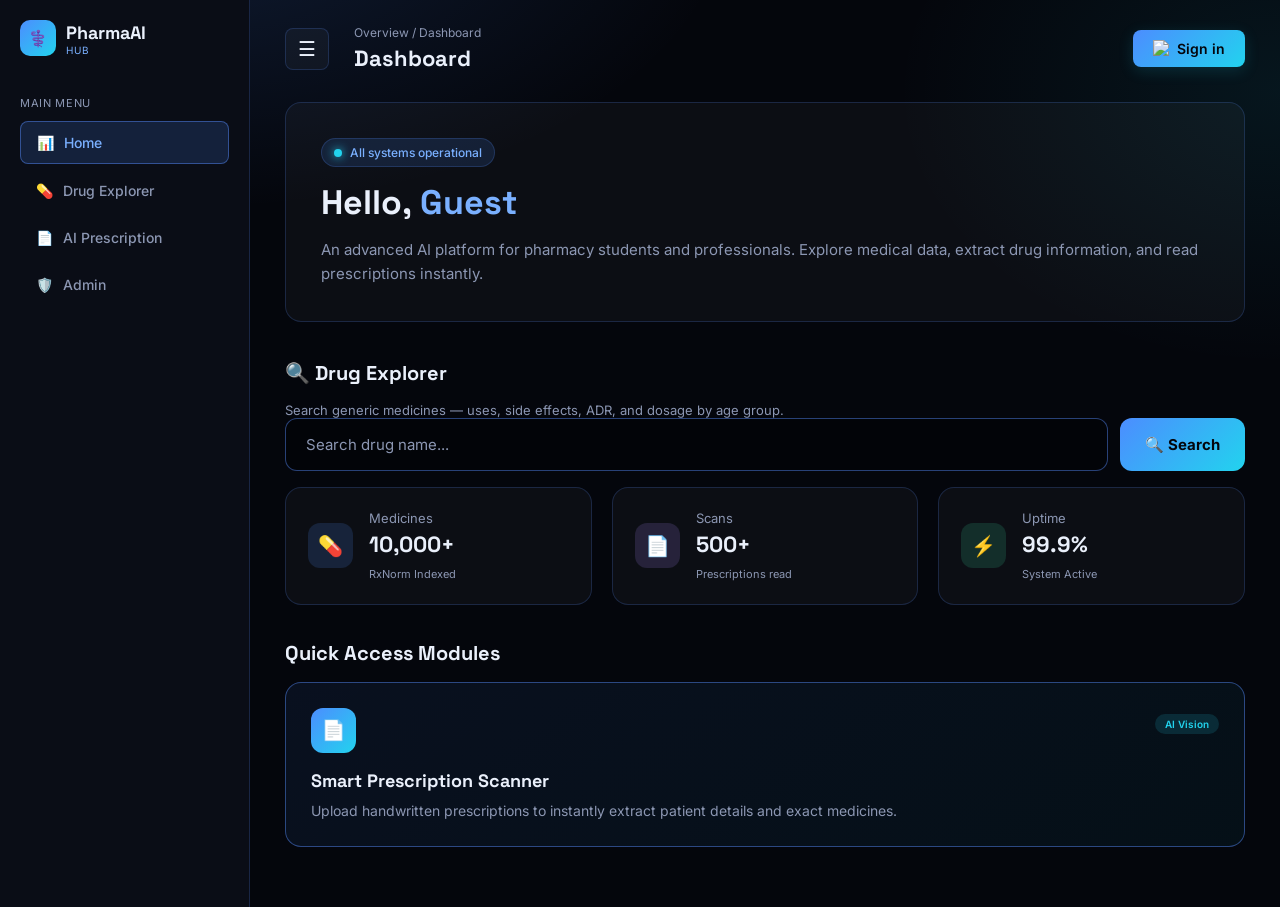
==== index.html @ 4f4c558f "Update index.html" ====
<!DOCTYPE html>
<html lang="en">
<head>
    <meta charset="UTF-8">
    <meta name="viewport" content="width=device-width, initial-scale=1.0">
    <title>PharmaAI Hub - Dashboard</title>
    <!-- Premium Fonts -->
    <link href="https://fonts.googleapis.com/css2?family=Inter:wght@400;500;600&family=Space+Grotesk:wght@500;700&display=swap" rel="stylesheet">
    <script src="pharma-data.js?v=3"></script>
    <script src="https://cdn.jsdelivr.net/npm/@emailjs/browser@4/dist/email.min.js"></script>
    
    <style>
        :root {
          --bg: #04060C;
          --bg-panel: #0A0D16;
          --card: rgba(255,255,255,0.035);
          --card-border: rgba(88,140,255,0.20);
          --card-border-strong: rgba(88,140,255,0.45);
          --blue: #4C8DFF;
          --blue-bright: #7AB0FF;
          --cyan: #22D3EE;
          --ink: #EAF0FB;
          --ink-soft: #8C97B3;
          --red: #FF6B6B;
          --green: #34D399;
          --purple: #A78BFA;
        }

        * { box-sizing: border-box; margin: 0; padding: 0; }
        
        /* Base Layout */
        body { font-family: 'Inter', sans-serif; display: flex; min-height: 100vh; background: radial-gradient(ellipse 900px 500px at 15% -10%, rgba(76,141,255,0.16), transparent 60%), radial-gradient(ellipse 700px 500px at 100% 10%, rgba(34,211,238,0.08), transparent 55%), var(--bg); color: var(--ink); overflow-x: hidden; width: 100%; }
        a { text-decoration: none; color: inherit; }
        button { font-family: inherit; cursor: pointer; border: none; background: none; outline: none; }
        h1, h2, h3 { font-family: 'Space Grotesk', 'Inter', sans-serif; }

        /* ===================== WELCOME LOGIN MODAL ===================== */
        .welcome-overlay { position: fixed; inset: 0; background: rgba(4, 6, 12, 0.85); backdrop-filter: blur(8px); z-index: 20000; display: flex; align-items: center; justify-content: center; opacity: 0; visibility: hidden; transition: opacity 0.5s ease; }

        /* ---- Opening splash screen ---- */
        .splash-screen {
            position: fixed; inset: 0; z-index: 30000;
            background: var(--bg, #04060C);
            display: flex; flex-direction: column; align-items: center; justify-content: center; gap: 14px;
            transition: opacity 0.5s ease, visibility 0.5s ease;
        }
        .splash-screen.hide { opacity: 0; visibility: hidden; pointer-events: none; }
        .splash-icon {
            width: 64px; height: 64px; border-radius: 18px; font-size: 30px;
            display: flex; align-items: center; justify-content: center;
            background: linear-gradient(135deg, var(--blue), var(--cyan));
            animation: splashPulse 1.4s ease-in-out infinite;
        }
        .splash-title {
            font-family: 'Space Grotesk', 'Inter', sans-serif; font-weight: 700; font-size: 18px; color: var(--ink);
            letter-spacing: 0.02em;
        }
        .splash-spinner {
            width: 26px; height: 26px; border-radius: 50%;
            border: 3px solid rgba(76,141,255,0.2); border-top-color: var(--cyan);
            animation: spin 0.8s linear infinite;
        }
        @keyframes splashPulse {
            0%, 100% { transform: scale(1); box-shadow: 0 0 0 0 rgba(76,141,255,0.4); }
            50% { transform: scale(1.08); box-shadow: 0 0 0 12px rgba(76,141,255,0); }
        }
        @keyframes spin { to { transform: rotate(360deg); } }

        /* ---- Dashboard content reveal ---- */
        @keyframes revealUp {
            from { opacity: 0; transform: translateY(14px); }
            to   { opacity: 1; transform: translateY(0); }
        }
        .reveal-item {
            opacity: 0;
            animation: revealUp 0.55s ease forwards;
        }
        .reveal-item.r1 { animation-delay: 0.05s; }
        .reveal-item.r2 { animation-delay: 0.15s; }
        .reveal-item.r3 { animation-delay: 0.25s; }
        .reveal-item.r4 { animation-delay: 0.35s; }
        .module-card { transition: transform 0.2s ease, border-color 0.2s ease; }
        .module-card:hover { transform: translateY(-3px); border-color: var(--card-border-strong); }
        .welcome-overlay.show { opacity: 1; visibility: visible; }
        .welcome-modal { background: var(--bg-panel); border: 1px solid var(--card-border-strong); padding: 40px 30px; border-radius: 20px; width: 90%; max-width: 400px; text-align: center; box-shadow: 0 15px 50px rgba(0,0,0,0.6); transform: translateY(30px) scale(0.95); transition: all 0.5s cubic-bezier(0.4, 0, 0.2, 1); }
        .welcome-overlay.show .welcome-modal { transform: translateY(0) scale(1); }
        
        .welcome-modal .brand-icon { width: 56px; height: 56px; font-size: 28px; margin: 0 auto 20px; box-shadow: 0 8px 20px rgba(34,211,238,0.2); border-radius: 14px; background: linear-gradient(135deg, var(--blue), var(--cyan)); display: flex; align-items: center; justify-content: center; }
        .welcome-modal h2 { margin-bottom: 12px; font-size: 24px; color: var(--ink); }
        .welcome-modal p { color: var(--ink-soft); font-size: 14px; margin-bottom: 30px; line-height: 1.6; }
        .welcome-modal .login-btn { width: 100%; justify-content: center; padding: 14px; margin-bottom: 15px; font-size: 15px; background: linear-gradient(135deg, var(--blue), var(--cyan)); color: #04060C; border-radius: 8px; font-weight: 600; display: flex; align-items: center; gap: 8px; }
        .skip-btn { color: var(--ink-soft); font-size: 13px; text-decoration: underline; transition: color 0.2s; }
        .skip-btn:hover { color: var(--ink); }

        /* ===================== SIDEBAR ===================== */
        .sidebar { width: 250px; flex-shrink: 0; display: flex; flex-direction: column; padding: 20px; background: var(--bg-panel); border-right: 1px solid var(--card-border); z-index: 10000; transition: all 0.3s cubic-bezier(0.4, 0, 0.2, 1); overflow: hidden; }
        
        /* Desktop Collapse State */
        @media (min-width: 901px) {
            .sidebar.collapsed { width: 0; padding-left: 0; padding-right: 0; border: none; opacity: 0; }
        }
        
        .brand { display: flex; align-items: center; gap: 10px; margin-bottom: 30px; min-width: 200px;}
        .brand h2 { color: var(--ink); font-size: 18px; margin: 0; }
        .brand span { color: var(--blue-bright); font-size: 10px; letter-spacing: 0.08em; display: block; }
        .brand-icon { width: 36px; height: 36px; display: flex; align-items: center; justify-content: center; background: linear-gradient(135deg, var(--blue), var(--cyan)); color: #04060C; border-radius: 10px; font-weight: 700; flex-shrink: 0;}
        
        .navigation { flex: 1; display: flex; flex-direction: column; gap: 6px; min-width: 200px; }
        .nav-label { font-size: 11px; margin: 10px 0 5px; color: var(--ink-soft); letter-spacing: 0.06em; }
        .nav-item { display: flex; align-items: center; gap: 10px; padding: 12px 15px; border-radius: 8px; color: var(--ink-soft); font-size: 14px; transition: 0.2s; white-space: nowrap; font-weight: 500;}
        .nav-icon { width: 18px; text-align: center; }
        .nav-item:hover { background: rgba(76,141,255,0.10); color: var(--ink); }
        .nav-item.active { background: rgba(76,141,255,0.16); color: var(--blue-bright); border: 1px solid var(--card-border-strong); }

        /* Mobile Overlay */
        .sidebar-overlay { display: none; position: fixed; inset: 0; background: rgba(0,0,0,0.7); z-index: 9999; opacity: 0; transition: opacity 0.3s; }
        .sidebar-overlay.show { display: block; opacity: 1; }

        /* ===================== MAIN CONTENT ===================== */
        .main-content { flex: 1; padding: 25px 35px; overflow-y: auto; width: 100%; min-width: 0; transition: width 0.3s; display: flex; flex-direction: column;}
        
        /* Topbar & Header */
        .topbar { display: flex; align-items: center; margin-bottom: 30px; gap: 15px; width: 100%; }
        .breadcrumb { font-size: 12px; margin-bottom: 4px; color: var(--ink-soft); }
        .topbar h1 { color: var(--ink); font-size: 22px; margin: 0; }
        .top-actions { display: flex; align-items: center; gap: 16px; margin-left: auto; }
        
        .menu-toggle { display: flex; color: var(--ink); font-size: 20px; background: var(--card); border: 1px solid var(--card-border); padding: 8px 12px; border-radius: 8px; align-items: center; justify-content: center; transition: 0.2s; }
        .menu-toggle:hover { background: rgba(76,141,255,0.15); border-color: var(--card-border-strong); }
        
        /* User Auth UI */
        .profile { display: flex; align-items: center; gap: 10px; background: var(--card); border: 1px solid var(--card-border); padding: 5px 15px 5px 5px; border-radius: 30px; cursor: pointer; transition: 0.2s; }
        .profile:hover { border-color: var(--card-border-strong); background: rgba(76,141,255,0.1); }
        .profile-info { display: flex; flex-direction: column; line-height: 1.2; }
        .profile-info strong { color: var(--ink); font-size: 13px; }
        .profile-info span { font-size: 11px; color: var(--ink-soft); }
        .profile-avatar { width: 36px; height: 36px; border-radius: 50%; display: flex; align-items: center; justify-content: center; flex-shrink: 0; background: linear-gradient(135deg, var(--blue), var(--cyan)); color: #04060C; font-weight: 700; font-size: 13px; }
        
        .login-btn { background: linear-gradient(135deg, var(--blue), var(--cyan)); color: #04060C; padding: 10px 20px; border-radius: 8px; font-weight: 600; font-size: 14px; display: flex; align-items: center; gap: 8px; transition: 0.2s; cursor: pointer; box-shadow: 0 4px 15px rgba(34,211,238,0.15); white-space: nowrap; }
        .login-btn:hover { transform: translateY(-2px); box-shadow: 0 6px 20px rgba(34,211,238,0.3); }

        /* ===================== HERO SECTION ===================== */
        .hero { display: flex; align-items: center; justify-content: space-between; gap: 32px; padding: 35px; border-radius: 16px; margin-bottom: 30px; background: var(--card); border: 1px solid var(--card-border); }
        .status { display: inline-flex; align-items: center; gap: 8px; font-size: 12px; padding: 6px 12px; border-radius: 20px; margin-bottom: 16px; background: rgba(76,141,255,0.14); color: var(--blue-bright); border: 1px solid var(--card-border); font-weight: 500;}
        .status-dot { width: 8px; height: 8px; border-radius: 50%; display: inline-block; background: var(--cyan); box-shadow: 0 0 10px var(--cyan); }
        .hero-content h2 { font-size: 34px; line-height: 1.2; margin-bottom: 14px; color: var(--ink); margin-top: 0; }
        .hero-content h2 span { color: var(--blue-bright); }
        .hero-content p { font-size: 15px; margin-bottom: 0; color: var(--ink-soft); line-height: 1.6;}

        /* ===================== DASHBOARD SEARCH & HISTORY ===================== */
        .dashboard-search { display: flex; gap: 12px; margin-bottom: 16px; }
        .dashboard-search input { flex: 1; padding: 16px 20px; border-radius: 12px; border: 1px solid var(--card-border-strong); background: rgba(0,0,0,0.3); color: white; font-size: 15px; outline: none; font-family: inherit; transition: 0.3s; }
        .dashboard-search input:focus { border-color: var(--cyan); box-shadow: 0 0 12px rgba(34,211,238,0.2); background: rgba(0,0,0,0.5);}
        .dashboard-search input::placeholder { color: var(--ink-soft); }
        .dashboard-search button { background: linear-gradient(135deg, var(--blue), var(--cyan)); color: #04060C; padding: 0 25px; border-radius: 12px; font-weight: 700; font-size: 15px; transition: 0.2s; display: flex; align-items: center; gap: 8px; }
        .dashboard-search button:hover { transform: translateY(-2px); box-shadow: 0 6px 20px rgba(34,211,238,0.3); }

        /* ---- Inline drug search result (same design as PharmaRAG) ---- */
        .result-container { display: none; background: var(--card); border: 1px solid var(--card-border); padding: 22px; border-radius: 16px; margin-bottom: 24px; font-size: 15px; color: var(--ink); opacity: 0; animation: fadeInUp 0.5s ease forwards; }
        .result-title { color: var(--ink); font-size: 19px; font-family: 'Space Grotesk', sans-serif; margin: 0 0 16px; }
        .result-title .tag { font-size: 12px; color: var(--ink-soft); font-weight: 400; }
        .result-section { background: rgba(255,255,255,0.03); border: 1px solid var(--card-border); border-left: 4px solid var(--blue); border-radius: 10px; padding: 16px 18px; margin-bottom: 14px; line-height: 1.7; }
        .result-section h3 { margin: 0 0 10px; font-size: 15.5px; color: var(--ink); }
        .result-section p, .result-section ul { margin: 0; color: var(--ink); }
        .result-section ul { margin-left: 18px; }
        .result-section li { margin-bottom: 8px; }
        .result-section li:last-child { margin-bottom: 0; }
        .result-section .src-note { display: block; margin-top: 8px; font-size: 11px; color: var(--ink-soft); }
        .sec-blue { border-left-color: var(--blue); }
        .sec-orange { border-left-color: #FBBF24; }
        .sec-red { border-left-color: var(--red); }
        .sec-green { border-left-color: var(--green); }
        .sec-purple { border-left-color: #A78BFA; }
        .sec-cyan { border-left-color: var(--cyan); }
        .result-recall { background: rgba(255,107,107,0.12); border: 1px solid rgba(255,107,107,0.35); padding: 12px 16px; border-radius: 10px; margin-bottom: 14px; }

        #dashLoader.loader { display: none; background: var(--card); border: 1px solid var(--card-border); border-radius: 16px; padding: 22px; margin-bottom: 24px; }
        #dashLoader .skeleton-line { height: 18px; border-radius: 6px; margin-bottom: 12px; background: linear-gradient(90deg, rgba(255,255,255,0.05) 25%, rgba(255,255,255,0.15) 37%, rgba(255,255,255,0.05) 63%); background-size: 400px 100%; animation: shimmerMove 1.4s ease-in-out infinite; }
        #dashLoader .skeleton-line.title { width: 40%; height: 22px; }
        @keyframes shimmerMove { 0% { background-position: -300px 0; } 100% { background-position: 300px 0; } }

        .history-tag { background: var(--card); border: 1px solid var(--card-border); padding: 8px 16px; border-radius: 20px; font-size: 12px; color: var(--ink-soft); cursor: pointer; transition: 0.2s; display: flex; align-items: center; gap: 6px; }
        .history-tag:hover { background: rgba(76,141,255,0.1); border-color: var(--card-border-strong); color: var(--blue-bright); transform: translateY(-1px);}

        /* ===================== STATS (3 Columns) ===================== */
        .stats-grid { display: grid; grid-template-columns: repeat(3, 1fr); gap: 20px; margin-bottom: 35px; }
        .stat-card { display: flex; align-items: center; gap: 16px; padding: 22px; border-radius: 16px; background: var(--card); border: 1px solid var(--card-border); transition: 0.2s; }
        .stat-card:hover { transform: translateY(-3px); border-color: var(--card-border-strong); box-shadow: 0 8px 24px rgba(0,0,0,0.2);}
        .stat-icon { width: 45px; height: 45px; border-radius: 12px; display: flex; align-items: center; justify-content: center; flex-shrink: 0; font-size: 20px; }
        .stat-card span { display: block; font-size: 13px; color: var(--ink-soft); }
        .stat-card strong { display: block; font-size: 22px; margin: 4px 0; color: var(--ink); font-family: 'Space Grotesk', sans-serif;}
        .stat-card small { font-size: 11px; color: var(--ink-soft); }
        
        .stat-icon.blue { background: rgba(76,141,255,0.16); color: var(--blue-bright); }
        .stat-icon.purple { background: rgba(167,139,250,0.16); color: var(--purple); }
        .stat-icon.green { background: rgba(52,211,153,0.16); color: var(--green); }

        /* ===================== MODULES ===================== */
        .section-heading h2 { font-size: 20px; margin-bottom: 16px; color: var(--ink); margin-top: 0; }
        .modules-grid { display: grid; grid-template-columns: repeat(auto-fit, minmax(300px, 1fr)); gap: 20px; margin-bottom: 35px; }
        .module-card { display: flex; flex-direction: column; padding: 25px; border-radius: 16px; background: var(--card); border: 1px solid var(--card-border); transition: 0.2s ease; cursor: pointer; }
        .module-card:hover { border-color: var(--card-border-strong); transform: translateY(-4px); box-shadow: 0 10px 30px rgba(0,0,0,0.3);}
        .module-header { display: flex; align-items: center; justify-content: space-between; margin-bottom: 16px; }
        .module-icon { width: 45px; height: 45px; border-radius: 12px; display: flex; align-items: center; justify-content: center; font-size: 20px; }
        .module-tag { display: inline-block; font-size: 10px; padding: 4px 10px; border-radius: 20px; margin-bottom: 12px; font-weight: 600; }
        .module-content h3 { font-size: 18px; margin-bottom: 8px; color: var(--ink); margin-top: 0; }
        .module-content p { font-size: 14px; color: var(--ink-soft); margin: 0; line-height: 1.5;}
        
        .module-icon.blue-bg { background: rgba(76,141,255,0.16); color: var(--blue-bright); }
        .module-tag.blue-tag { background: rgba(76,141,255,0.14); color: var(--blue-bright); }
        .module-icon.ai-bg { background: linear-gradient(135deg, var(--blue), var(--cyan)); color: #04060C; }
        .module-tag.ai-tag { background: rgba(34,211,238,0.14); color: var(--cyan); }
        .module-card.ai-card { border: 1px solid var(--card-border-strong); background: linear-gradient(145deg, rgba(76,141,255,0.08), rgba(34,211,238,0.05)); }

        /* ===================== MOBILE RESPONSIVENESS FIX ===================== */
        @media (max-width: 900px) {
            /* Sidebar is hidden perfectly off-screen */
            .sidebar { position: fixed; left: -280px; top: 0; bottom: 0; height: 100vh; width: 260px; box-shadow: 10px 0 30px rgba(0,0,0,0.7); z-index: 10001;}
            .sidebar.open { left: 0; }
            
            /* Main content takes full width, no overflow */
            .main-content { padding: 15px; width: 100vw; overflow-x: hidden;}
            .topbar { flex-wrap: wrap; gap: 10px; margin-bottom: 20px;}
            .breadcrumb { display: none; } 
            .profile-info { display: none; } 
            
            .dashboard-search { flex-direction: column; }
            .dashboard-search button { padding: 16px; justify-content: center; }

            .hero { flex-direction: column; text-align: center; padding: 25px 20px; }
            .hero-content h2 { font-size: 26px; }
            
            .stats-grid { grid-template-columns: 1fr; gap: 15px; } 
            .modules-grid { grid-template-columns: 1fr; }
        }
    </style>
</head>
<body>

    <!-- 0. OPENING SPLASH ANIMATION -->
    <div class="splash-screen" id="splashScreen">
        <div class="splash-icon">⚕️</div>
        <div class="splash-title">PharmaAI Hub</div>
        <div class="splash-spinner"></div>
    </div>

    <!-- 1. ANIMATED WELCOME LOGIN MODAL -->
    <div class="welcome-overlay" id="welcomeModalOverlay">
        <div class="welcome-modal">
            <div class="brand-icon">⚕️</div>
            <h2>Welcome to PharmaAI</h2>
            <p>Sign in with Google to access PharmaAI Hub — drug search, AI modules, and prescription scanning.</p>

            <button id="modalGoogleLoginBtn" class="login-btn">
                <img src="https://www.google.com/favicon.ico" width="18" alt="G"> Sign in with Google
            </button>
            <p style="font-size:11.5px; color:var(--ink-soft); margin-top:14px;">Login is required to use PharmaAI Hub — this helps us keep the AI modules free.</p>
        </div>
    </div>

    <!-- 2. SIDEBAR STRUCTURE -->
    <div class="sidebar-overlay" id="sidebarOverlay"></div>

    <aside class="sidebar" id="sidebar">
        <div class="brand">
            <div class="brand-icon">⚕️</div>
            <div>
                <h2>PharmaAI</h2>
                <span>HUB</span>
            </div>
        </div>
        <nav class="navigation">
            <div class="nav-label">MAIN MENU</div>
            <a href="#" class="nav-item active"><span class="nav-icon">📊</span> Home</a>
            <a href="pharmarag.html" class="nav-item"><span class="nav-icon">💊</span> Drug Explorer</a>
            <a href="chat.html" class="nav-item"><span class="nav-icon">📄</span> AI Prescription</a>
            <a href="admin.html" class="nav-item"><span class="nav-icon">🛡️</span> Admin</a>
        </nav>
    </aside>

    <!-- 3. MAIN WORKSPACE -->
    <main class="main-content">
        
        <!-- Header -->
        <header class="topbar">
            <!-- Universal Menu Toggle -->
            <button class="menu-toggle" id="menuBtn">☰</button>
            
            <div style="margin-left: 10px;">
                <div class="breadcrumb">Overview / Dashboard</div>
                <h1>Dashboard</h1>
            </div>
            
            <div class="top-actions">
                <button id="googleLoginBtn" class="login-btn">
                    <img src="https://www.google.com/favicon.ico" width="16" alt="G"> Sign in
                </button>
                
                <div id="userProfile" class="profile" style="display: none;" title="Click to Logout">
                    <img id="userProfilePic" src="" alt="User" class="profile-avatar">
                    <div class="profile-info">
                        <strong id="userNameDisplay">Name</strong>
                        <span>Authenticated</span>
                    </div>
                </div>
            </div>
        </header>

        <!-- Hero Greeting -->
        <section class="hero reveal-item r1">
            <div class="hero-content">
                <div class="status"><span class="status-dot"></span> All systems operational</div>
                <!-- Dynamic Greeting -->
                <h2 id="welcomeGreeting">Hello, <span>Guest</span></h2>
                <p>An advanced AI platform for pharmacy students and professionals. Explore medical data, extract drug information, and read prescriptions instantly.</p>
            </div>
        </section>

        <!-- Drug Explorer -->
        <div class="section-heading" style="margin-top:8px;">
            <h2>🔍 Drug Explorer</h2>
            <p style="font-size:13px; color:var(--ink-soft); margin:2px 0 0;">Search generic medicines — uses, side effects, ADR, and dosage by age group.</p>
        </div>
        <div class="dashboard-search">
            <input type="text" id="dashSearchInput" placeholder="Search drug name...">
            <button id="dashSearchBtn">🔍 Search</button>
        </div>

        <!-- Inline Search Result -->
        <div class="loader" id="dashLoader" style="display:none;">
            <div class="skeleton-line title"></div>
            <div class="skeleton-line"></div>
            <div class="skeleton-line"></div>
            <div class="skeleton-line" style="width: 70%;"></div>
        </div>
        <div class="result-container" id="dashResultBox"></div>

        <!-- Recent Search History -->
        <div class="section-heading" id="historyHeading" style="display: none; margin-top: 5px;">
            <h2 style="font-size: 15px; color: var(--ink-soft);">Recent Searches</h2>
        </div>
        <div id="historyContainer" style="display: none; gap: 10px; flex-wrap: wrap; margin-bottom: 30px;">
            <!-- History tags will appear here -->
        </div>

        <!-- 3 Stats Cards -->
        <div class="stats-grid reveal-item r2">
            <div class="stat-card">
                <div class="stat-icon blue">💊</div>
                <div><span>Medicines</span><strong>10,000+</strong><small>RxNorm Indexed</small></div>
            </div>
            <div class="stat-card">
                <div class="stat-icon purple">📄</div>
                <div><span>Scans</span><strong>500+</strong><small>Prescriptions read</small></div>
            </div>
            <div class="stat-card">
                <div class="stat-icon green">⚡</div>
                <div><span>Uptime</span><strong>99.9%</strong><small>System Active</small></div>
            </div>
        </div>

        <!-- Modules -->
        <div class="section-heading">
            <h2>Quick Access Modules</h2>
        </div>

        <div class="modules-grid reveal-item r3">
            <div class="module-card ai-card" onclick="window.location.href='chat.html'">
                <div class="module-header">
                    <div class="module-icon ai-bg">📄</div>
                    <span class="module-tag ai-tag">AI Vision</span>
                </div>
                <div class="module-content">
                    <h3>Smart Prescription Scanner</h3>
                    <p>Upload handwritten prescriptions to instantly extract patient details and exact medicines.</p>
                </div>
            </div>
        </div>
    </main>

    <!-- ========================================== -->
    <!-- JAVASCRIPT: DOM UI LOGIC (BUG FREE)        -->
    <!-- ========================================== -->
    <script>
        document.addEventListener("DOMContentLoaded", () => {
            // Opening splash — brief branded moment, then fade out
            const splash = document.getElementById("splashScreen");
            if (splash) {
                setTimeout(() => splash.classList.add("hide"), 900);
                setTimeout(() => splash.remove(), 1500);
            }

            const menuBtn = document.getElementById("menuBtn");
            const sidebar = document.getElementById("sidebar");
            const sidebarOverlay = document.getElementById("sidebarOverlay");
            const welcomeModalOverlay = document.getElementById("welcomeModalOverlay");

            // Sidebar Toggle Logic
            if (menuBtn && sidebar) {
                menuBtn.addEventListener("click", () => {
                    if (window.innerWidth > 900) {
                        sidebar.classList.toggle("collapsed"); // PC Collapse
                    } else {
                        sidebar.classList.add("open"); // Mobile Slide
                        if(sidebarOverlay) sidebarOverlay.classList.add("show");
                    }
                });
            }

            if (sidebarOverlay) {
                sidebarOverlay.addEventListener("click", () => {
                    sidebar.classList.remove("open");
                    sidebarOverlay.classList.remove("show");
                });
            }
        });
    </script>

    <!-- ========================================== -->
    <!-- JAVASCRIPT: FIREBASE AUTH & FIRESTORE      -->
    <!-- ========================================== -->
    <script type="module">
        import { initializeApp } from "https://www.gstatic.com/firebasejs/10.8.0/firebase-app.js";
        import { getAuth, signInWithPopup, GoogleAuthProvider, onAuthStateChanged, signOut } from "https://www.gstatic.com/firebasejs/10.8.0/firebase-auth.js";
        import { getFirestore, doc, getDoc, setDoc, collection, addDoc, serverTimestamp, query, where, getDocs } from "https://www.gstatic.com/firebasejs/10.8.0/firebase-firestore.js";

        // ===== EmailJS Setup (get well soon email, once per day per user) =====
        // 🔑 TODO: fill these in from your EmailJS dashboard (emailjs.com)
        const EMAILJS_PUBLIC_KEY  = "2vpEuA7UrvwMoPFba";
        const EMAILJS_SERVICE_ID  = "service_eh9gma9";
        const EMAILJS_TEMPLATE_ID = "template_prxf0zj";
        if (typeof emailjs !== "undefined" && EMAILJS_PUBLIC_KEY.indexOf("PASTE_") !== 0) {
            emailjs.init(EMAILJS_PUBLIC_KEY);
        }

        // Your Firebase Setup
        const firebaseConfig = {
            apiKey: "AIzaSyAvvCVFdsrIfHOwY9qxg062FtUE34ts_IA",
            authDomain: "pharmaai-hub-142f1.firebaseapp.com",
            projectId: "pharmaai-hub-142f1",
            storageBucket: "pharmaai-hub-142f1.firebasestorage.app",
            messagingSenderId: "665986034172",
            appId: "1:665986034172:web:6752ed83566cd6d015ea79"
        };

        const app = initializeApp(firebaseConfig);
        const auth = getAuth(app);
        const db = getFirestore(app);
        const provider = new GoogleAuthProvider();

        document.addEventListener("DOMContentLoaded", () => {
            const loginBtn = document.getElementById("googleLoginBtn");
            const modalLoginBtn = document.getElementById("modalGoogleLoginBtn");
            const userProfile = document.getElementById("userProfile");
            const userNameDisplay = document.getElementById("userNameDisplay");
            const userProfilePic = document.getElementById("userProfilePic");
            const welcomeGreeting = document.getElementById("welcomeGreeting");

            // 1. Authentication Logic
            const handleLogin = () => {
                signInWithPopup(auth, provider)
                    .then((result) => {
                        localStorage.setItem("pharma_login_time", Date.now().toString());
                        sendLoginEmail(result.user); // fire-and-forget, every login
                    })
                    .catch((error) => {
                        console.error("Login Error:", error);
                        alert("Login Error: Ensure your GitHub domain is allowed in Firebase Auth settings.");
                    });
            };

            if(loginBtn) loginBtn.addEventListener("click", handleLogin);
            if(modalLoginBtn) modalLoginBtn.addEventListener("click", handleLogin);

            // LOGOUT LOGIC (Click Profile to Logout)
            if(userProfile) {
                userProfile.addEventListener("click", () => {
                    const confirmLogout = confirm("Do you want to sign out?");
                    if (confirmLogout) {
                        localStorage.removeItem("pharma_login_time");
                        signOut(auth).then(() => {
                            window.location.reload();
                        }).catch((error) => {
                            console.error("Logout Error:", error);
                        });
                    }
                });
            }

            // ===== 24-hour auto-logout — forces re-login (and a fresh login email) daily =====
            const SESSION_DURATION_MS = 24 * 60 * 60 * 1000;
            function checkSessionExpiry() {
                const loginTime = localStorage.getItem("pharma_login_time");
                if (loginTime && (Date.now() - Number(loginTime) > SESSION_DURATION_MS)) {
                    localStorage.removeItem("pharma_login_time");
                    signOut(auth).catch((e) => console.error("Auto-logout failed:", e));
                }
            }
            checkSessionExpiry(); // check immediately on page load
            setInterval(checkSessionExpiry, 5 * 60 * 1000); // and every 5 minutes while the tab is open

            onAuthStateChanged(auth, async (user) => {
                if (user) {
                    // If there's no recorded login time (e.g. session restored from a
                    // previous visit before this feature existed), start the clock now.
                    if (!localStorage.getItem("pharma_login_time")) {
                        localStorage.setItem("pharma_login_time", Date.now().toString());
                    }

                    let isReturning = false;
                    try {
                        const snap = await getDoc(doc(db, "users", user.uid));
                        isReturning = snap.exists();
                    } catch (e) { console.error("Returning-user check failed:", e); }

                    updateHeaderUI(user, isReturning);
                    saveUserDataToAdmin(user);
                    loadSearchHistory(user);
                    document.getElementById("welcomeModalOverlay").classList.remove("show");
                } else {
                    if(loginBtn) loginBtn.style.display = "flex";
                    if(userProfile) userProfile.style.display = "none";
                    if(welcomeGreeting) welcomeGreeting.innerHTML = `Hello, <span>Guest</span>`;
                    
                    setTimeout(() => {
                        const modal = document.getElementById("welcomeModalOverlay");
                        if(modal) modal.classList.add("show");
                    }, 500);
                }
            });

            function updateHeaderUI(user, isReturning) {
                if(loginBtn) loginBtn.style.display = "none"; 
                if(userProfile) userProfile.style.display = "flex"; 
                const firstName = user.displayName ? user.displayName.split(" ")[0] : "User";
                if(userNameDisplay) userNameDisplay.innerText = firstName; 
                if(userProfilePic) userProfilePic.src = user.photoURL;
                const greetingWord = isReturning ? "Welcome back" : "Hello";
                if(welcomeGreeting) welcomeGreeting.innerHTML = `${greetingWord}, <span>${firstName}</span>`;
            }

            async function saveUserDataToAdmin(user) {
                try {
                    const userRef = doc(db, "users", user.uid);
                    await setDoc(userRef, {
                        name: user.displayName,
                        email: user.email,
                        photoURL: user.photoURL,
                        lastLoginTime: new Date().toLocaleString("en-IN"),
                        lastLoginTimestamp: Date.now()
                    }, { merge: true });
                } catch (error) { console.error("Tracking Error:", error); }
            }

            // 2. Search & History Saving Logic
            const dashSearchBtn = document.getElementById("dashSearchBtn");
            const dashSearchInput = document.getElementById("dashSearchInput");
            const dashLoader = document.getElementById("dashLoader");
            const dashResultBox = document.getElementById("dashResultBox");

            function splitSentences(text, maxChars) {
                if (!text) return "";
                if (text.length <= maxChars) return text;
                const cut = text.substring(0, maxChars);
                const lastPeriod = cut.lastIndexOf(". ");
                return (lastPeriod > 100 ? cut.substring(0, lastPeriod + 1) : cut) + " …";
            }

            async function renderStructuredResult(info) {
                const extras = info.extras || {};

                function section(colorClass, icon, title, contentHtml, sourceLabel) {
                    return `<div class="result-section ${colorClass}">
                        <h3>${icon} ${title}</h3>
                        ${contentHtml}
                        ${sourceLabel ? `<span class="src-note">Source: ${sourceLabel}</span>` : ""}
                    </div>`;
                }

                function bilingualBlock(englishText, hindiText) {
                    let block = `<p>${englishText}</p>`;
                    if (hindiText) {
                        block += `<p lang="hi" style="margin-top:8px; color:var(--ink-soft); border-left:2px solid var(--card-border-strong); padding-left:10px;">🇮🇳 <b>हिंदी:</b> ${hindiText}</p>`;
                    }
                    return block;
                }

                const sourceNote = info.source === 'openfda-synonym'
                    ? `Matched via US generic name`
                    : info.source === 'openfda-rxnorm'
                    ? `Matched via RxNorm → generic name`
                    : info.source === 'openfda' ? `Direct FDA label match`
                    : info.source === 'medlineplus' ? `MedlinePlus (FDA label not available)`
                    : `Limited data`;

                let html = `<h2 class="result-title">✅ ${info.name.toUpperCase()} <span class="tag">(${sourceNote})</span></h2>`;

                if (extras.recall) {
                    html += `<div class="result-recall"><b style="color:var(--red);">⚠️ Recall / Safety Alert:</b> ${splitSentences(extras.recall.reason, 200)}</div>`;
                }

                if (info.fda) {
                    const f = info.fda;
                    const usesText = f.indications_and_usage ? splitSentences(f.indications_and_usage[0], 400) : "Data not available.";
                    const adrText = f.adverse_reactions ? splitSentences(f.adverse_reactions[0], 350) : "Data not available.";
                    const adultDoseText = f.dosage_and_administration ? splitSentences(f.dosage_and_administration[0], 300) : "Refer to package label / consult pharmacist.";

                    const [usesHi, adrHi, doseHi] = await Promise.all([
                        PharmaData.translateToHindi(usesText),
                        PharmaData.translateToHindi(adrText),
                        PharmaData.translateToHindi(adultDoseText)
                    ]);

                    html += section('sec-blue', '💊', 'Uses / Indications', bilingualBlock(usesText, usesHi));
                    html += section('sec-orange', '⚠️', 'Side Effects', bilingualBlock(adrText, adrHi));

                    if (f.warnings || f.warnings_and_cautions) {
                        html += section('sec-red', '🚫', 'Warnings', `<p>${splitSentences((f.warnings || f.warnings_and_cautions)[0], 300)}</p>`);
                    }
                    if (f.drug_interactions) {
                        html += section('sec-purple', '🔀', 'Drug Interactions', `<p>${splitSentences(f.drug_interactions[0], 250)}</p>`);
                    }

                    let dosageHtml = `<ul>
                        <li><b>Adult / General:</b> ${adultDoseText}${doseHi ? `<br><span lang="hi" style="color:var(--ink-soft);">🇮🇳 ${doseHi}</span>` : ""}</li>
                        <li><b>Child (Pediatric):</b> ${f.pediatric_use ? splitSentences(f.pediatric_use[0], 250) : "Specific pediatric dosing not listed — consult a pediatrician."}</li>
                        <li><b>Old Age (Geriatric):</b> ${f.geriatric_use ? splitSentences(f.geriatric_use[0], 250) : "No specific geriatric adjustment listed — consult a doctor."}</li>
                    </ul>`;
                    if (extras.ndc && (extras.ndc.route || extras.ndc.dosageForm || extras.ndc.manufacturer)) {
                        dosageHtml += `<p style="font-size:12.5px; color:var(--ink-soft); margin-top:10px;">`;
                        if (extras.ndc.dosageForm) dosageHtml += `Form: ${extras.ndc.dosageForm} · `;
                        if (extras.ndc.route) dosageHtml += `Route: ${extras.ndc.route} · `;
                        if (extras.ndc.manufacturer) dosageHtml += `Manufacturer: ${extras.ndc.manufacturer}`;
                        dosageHtml += `</p>`;
                    }
                    html += section('sec-green', '📋', 'Dosage Form', dosageHtml, 'US FDA (OpenFDA API)');

                } else if (info.medline) {
                    const items = info.medline.slice(0, 4).map(m =>
                        `<li><a href="${m.link}" target="_blank" rel="noopener" style="color:var(--blue-bright);">${m.title}</a></li>`
                    ).join("");
                    html += section('sec-blue', '💊', 'What We Found', `<p style="margin-bottom:8px;">FDA label text wasn't available, but MedlinePlus (NIH) has consumer info:</p><ul>${items}</ul>`, 'MedlinePlus Connect (NIH)');
                } else {
                    html += `<p style="color:var(--ink-soft); margin-bottom:14px;">Full label text isn't available for this drug — see extra info below.</p>`;
                }

                if (extras.mechanism && extras.mechanism.mechanismOfAction) {
                    html += section('sec-cyan', '🎯', 'Mechanism of Action', `<p>${extras.mechanism.mechanismOfAction}${extras.mechanism.targetName ? ` (Target: ${extras.mechanism.targetName})` : ""}</p>`, 'ChEMBL (EMBL-EBI)');
                }
                if (extras.topReactions && extras.topReactions.length) {
                    const items = extras.topReactions.map(r => `<li>${r.term.toLowerCase()} — ${r.count} reports</li>`).join("");
                    html += section('sec-orange', '📊', 'Most-Reported Real-World Side Effects', `<ul>${items}</ul>`, 'openFDA Adverse Event Reports');
                }
                if (extras.chemistry) {
                    let chemHtml = `<p>`;
                    if (extras.chemistry.formula) chemHtml += `Formula: <b>${extras.chemistry.formula}</b> · `;
                    if (extras.chemistry.weight) chemHtml += `Molecular Weight: ${extras.chemistry.weight}`;
                    chemHtml += `</p>`;
                    html += section('sec-cyan', '🧪', 'Chemistry', chemHtml, 'PubChem (NIH)');
                }
                if (extras.trials && extras.trials.length) {
                    const items = extras.trials.map(t => `<li><a href="${t.link}" target="_blank" rel="noopener" style="color:var(--blue-bright);">${t.title}</a> (${t.status || "status unknown"})</li>`).join("");
                    html += section('sec-blue', '🔬', 'Related Research Studies', `<ul>${items}</ul>`, 'ClinicalTrials.gov');
                }
                if (extras.articles && extras.articles.length) {
                    const items = extras.articles.map(a => `<li><a href="${a.link}" target="_blank" rel="noopener" style="color:var(--blue-bright);">${a.title}</a></li>`).join("");
                    html += section('sec-purple', '📚', 'Related Research Articles', `<ul>${items}</ul>`, 'PubMed (NCBI)');
                }
                if (extras.dailymed) {
                    html += `<p style="margin-top:4px;">📄 <a href="${extras.dailymed.link}" target="_blank" rel="noopener" style="color:var(--blue-bright);">View official FDA label on DailyMed →</a></p>`;
                }

                return html;
            }

            // ===== "Get well soon" email — sent every time a user logs in =====
            async function sendLoginEmail(user) {
                if (!user || !user.email) return;
                if (typeof emailjs === "undefined") return;
                if (EMAILJS_PUBLIC_KEY.indexOf("PASTE_") === 0) return; // not configured yet

                try {
                    await emailjs.send(EMAILJS_SERVICE_ID, EMAILJS_TEMPLATE_ID, {
                        to_email: user.email,
                        to_name: (user.displayName || "there").split(" ")[0],
                        from_name: "Developer Team, PharmaAI Hub by Athrav"
                    });
                } catch (error) {
                    console.error("Login email failed:", error);
                }
            }

            async function handleSearch() {
                if(!dashSearchInput) return;
                const searchTerm = dashSearchInput.value.trim();
                if (!searchTerm) return;

                const user = auth.currentUser;
                if (user) {
                    try {
                        await addDoc(collection(db, "search_history"), {
                            uid: user.uid,
                            term: searchTerm,
                            timestamp: serverTimestamp()
                        });
                    } catch (error) { console.error("History Save Error:", error); }
                }

                dashResultBox.style.display = "none";
                dashLoader.style.display = "block";

                const info = await PharmaData.fetchDrugInfo(searchTerm);

                if (!info) {
                    dashLoader.style.display = "none";
                    dashResultBox.innerHTML = `<h3 style="color:var(--red);">❌ Not Found</h3><p>"${searchTerm}" kisi bhi free database me nahi mila. Generic naam try karein (jaise Paracetamol, Ibuprofen, Amoxicillin).</p>`;
                    dashResultBox.style.display = "block";
                    return;
                }

                dashResultBox.innerHTML = await renderStructuredResult(info);
                dashLoader.style.display = "none";
                dashResultBox.style.display = "block";
            }

            if(dashSearchBtn) dashSearchBtn.addEventListener("click", handleSearch);
            if(dashSearchInput) {
                dashSearchInput.addEventListener("keypress", (e) => {
                    if (e.key === "Enter") handleSearch();
                });
            }

            // 3. Fetch History Logic
            async function loadSearchHistory(user) {
                const historyContainer = document.getElementById("historyContainer");
                const historyHeading = document.getElementById("historyHeading");
                if(!historyContainer || !historyHeading) return;
                
                historyContainer.innerHTML = ""; 

                try {
                    const q = query(collection(db, "search_history"), where("uid", "==", user.uid));
                    const querySnapshot = await getDocs(q);
                    
                    let searches = [];
                    querySnapshot.forEach((doc) => { searches.push(doc.data()); });

                    searches.sort((a, b) => {
                        const timeA = a.timestamp ? a.timestamp.toMillis() : 0;
                        const timeB = b.timestamp ? b.timestamp.toMillis() : 0;
                        return timeB - timeA;
                    });

                    if (searches.length > 0) {
                        historyHeading.style.display = "flex";
                        historyContainer.style.display = "flex";

                        searches.slice(0, 5).forEach((data) => {
                            const tag = document.createElement("div");
                            tag.className = "history-tag";
                            tag.innerHTML = `🕒 ${data.term}`;
                            tag.onclick = () => { dashSearchInput.value = data.term; handleSearch(); };
                            historyContainer.appendChild(tag);
                        });
                    }
                } catch (error) { console.error("Load History Error:", error); }
            }
        });
    </script>
</body>
</html>
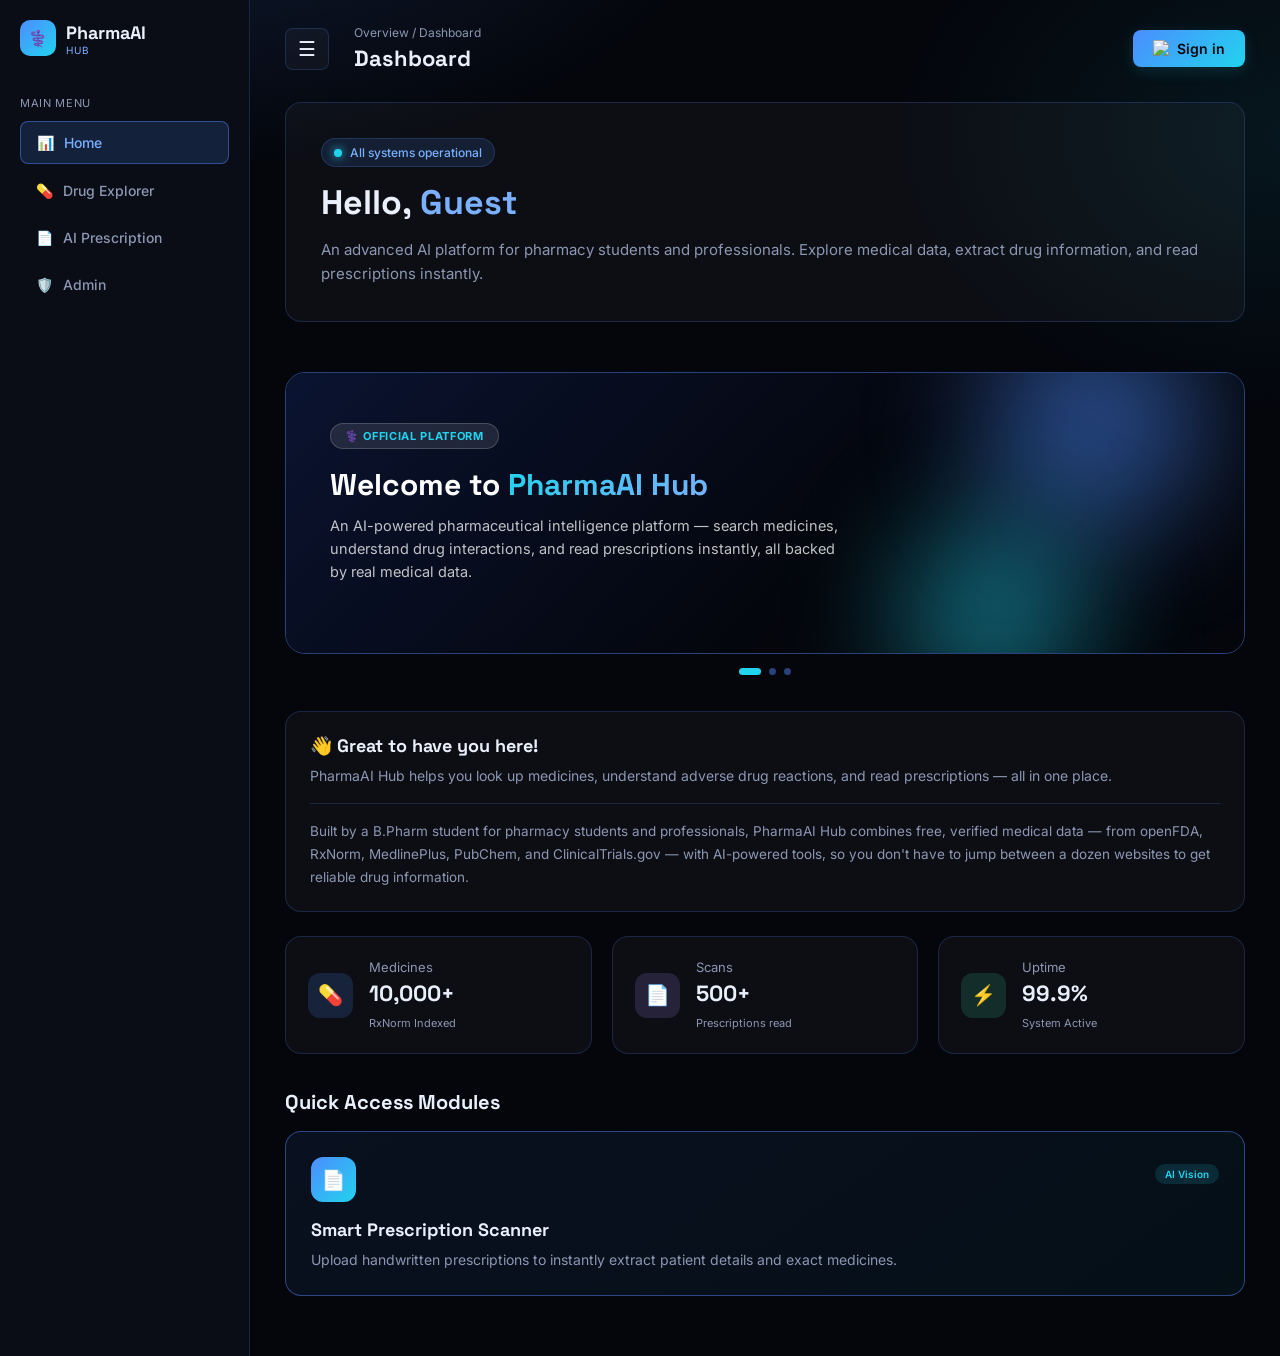
==== commit aecb673f: "Update index.html" ====
--- a/index.html
+++ b/index.html
@@ -154,6 +154,73 @@
         .dashboard-search input::placeholder { color: var(--ink-soft); }
         .dashboard-search button { background: linear-gradient(135deg, var(--blue), var(--cyan)); color: #04060C; padding: 0 25px; border-radius: 12px; font-weight: 700; font-size: 15px; transition: 0.2s; display: flex; align-items: center; gap: 8px; }
         .dashboard-search button:hover { transform: translateY(-2px); box-shadow: 0 6px 20px rgba(34,211,238,0.3); }
+        .card { background: var(--card); border: 1px solid var(--card-border); border-radius: 16px; }
+
+        /* ---- Big Hero Banner Slides ---- */
+        .slides-wrap { margin: 20px 0 28px; }
+        .slides-track {
+            position: relative;
+            border-radius: 20px;
+            min-height: 280px;
+            overflow: hidden;
+            border: 1px solid var(--card-border-strong);
+        }
+        .slide {
+            display: none;
+            position: relative;
+            min-height: 280px;
+            padding: 40px 44px;
+            flex-direction: column;
+            justify-content: center;
+            align-items: flex-start;
+            overflow: hidden;
+        }
+        .slide.active { display: flex; animation: slideFadeIn 0.6s ease; }
+        @keyframes slideFadeIn { from { opacity: 0; transform: scale(1.02); } to { opacity: 1; transform: scale(1); } }
+
+        .slide-bg-1 { background: linear-gradient(135deg, #0A1330 0%, #04060C 60%), radial-gradient(circle at 80% 20%, rgba(76,141,255,0.35), transparent 55%); }
+        .slide-bg-2 { background: linear-gradient(135deg, #071A1E 0%, #04060C 60%), radial-gradient(circle at 85% 25%, rgba(34,211,238,0.30), transparent 55%); }
+        .slide-bg-3 { background: linear-gradient(135deg, #1A0F2E 0%, #04060C 60%), radial-gradient(circle at 80% 20%, rgba(167,139,250,0.30), transparent 55%); }
+
+        .slide-orb { position: absolute; border-radius: 50%; filter: blur(60px); opacity: 0.5; z-index: 0; }
+        .slide-orb-1 { width: 220px; height: 220px; top: -60px; right: 40px; background: var(--blue); }
+        .slide-orb-2 { width: 180px; height: 180px; bottom: -50px; right: 160px; background: var(--cyan); }
+
+        .slide-badge {
+            position: relative; z-index: 1;
+            display: inline-flex; align-items: center; gap: 6px;
+            font-size: 11px; font-weight: 700; letter-spacing: 0.06em; text-transform: uppercase;
+            padding: 5px 14px; border-radius: 20px; margin-bottom: 16px;
+            background: rgba(255,255,255,0.10); border: 1px solid rgba(255,255,255,0.18); color: var(--cyan);
+        }
+        .slide-icon-big {
+            position: relative; z-index: 1;
+            font-size: 40px; margin-bottom: 14px;
+        }
+        .slide h2 { position: relative; z-index: 1; font-size: 30px; color: #fff; margin-bottom: 10px; font-family: 'Space Grotesk', sans-serif; max-width: 65%; }
+        .slide h2 span { background: linear-gradient(135deg, var(--cyan), var(--blue-bright)); -webkit-background-clip: text; background-clip: text; color: transparent; }
+        .slide p { position: relative; z-index: 1; font-size: 14.5px; color: rgba(255,255,255,0.75); line-height: 1.6; max-width: 60%; margin: 0 0 20px; }
+        .slide-btn {
+            position: relative; z-index: 1;
+            display: inline-flex; align-items: center; gap: 8px;
+            background: linear-gradient(135deg, var(--blue), var(--cyan)); color: #04060C;
+            font-weight: 700; font-size: 14px; padding: 12px 24px; border-radius: 10px;
+            text-decoration: none;
+        }
+        .slide-footer { position: relative; z-index: 1; display: flex; align-items: center; gap: 10px; margin-top: 4px; }
+        .slide-footer img { width: 30px; height: 30px; border-radius: 50%; }
+        .slide-footer-avatar { width: 30px; height: 30px; border-radius: 50%; display: flex; align-items: center; justify-content: center; background: linear-gradient(135deg, var(--blue), var(--cyan)); color: #04060C; font-weight: 700; font-size: 12px; }
+        .slide-footer span { font-size: 12.5px; color: rgba(255,255,255,0.65); }
+
+        .slides-dots { display: flex; justify-content: center; gap: 8px; margin-top: 14px; }
+        .dot { width: 7px; height: 7px; border-radius: 50%; background: var(--card-border-strong); cursor: pointer; transition: 0.2s; }
+        .dot.active { background: var(--cyan); width: 22px; border-radius: 4px; }
+
+        @media (max-width: 700px) {
+            .slide { padding: 28px 24px; min-height: 260px; }
+            .slide h2, .slide p { max-width: 100%; }
+            .slide h2 { font-size: 22px; }
+        }
 
         /* ---- Inline drug search result (same design as PharmaRAG) ---- */
         .result-container { display: none; background: var(--card); border: 1px solid var(--card-border); padding: 22px; border-radius: 16px; margin-bottom: 24px; font-size: 15px; color: var(--ink); opacity: 0; animation: fadeInUp 0.5s ease forwards; }
@@ -316,24 +383,58 @@
             </div>
         </section>
 
-        <!-- Drug Explorer -->
-        <div class="section-heading" style="margin-top:8px;">
-            <h2>🔍 Drug Explorer</h2>
-            <p style="font-size:13px; color:var(--ink-soft); margin:2px 0 0;">Search generic medicines — uses, side effects, ADR, and dosage by age group.</p>
-        </div>
-        <div class="dashboard-search">
-            <input type="text" id="dashSearchInput" placeholder="Search drug name...">
-            <button id="dashSearchBtn">🔍 Search</button>
-        </div>
-
-        <!-- Inline Search Result -->
-        <div class="loader" id="dashLoader" style="display:none;">
-            <div class="skeleton-line title"></div>
-            <div class="skeleton-line"></div>
-            <div class="skeleton-line"></div>
-            <div class="skeleton-line" style="width: 70%;"></div>
-        </div>
-        <div class="result-container" id="dashResultBox"></div>
+        <!-- About PharmaAI Hub — Big Hero Slides -->
+        <div class="slides-wrap reveal-item r1">
+            <div class="slides-track" id="slidesTrack">
+
+                <div class="slide active slide-bg-1">
+                    <div class="slide-orb slide-orb-1"></div>
+                    <div class="slide-orb slide-orb-2"></div>
+                    <div class="slide-badge">⚕️ Official Platform</div>
+                    <h2>Welcome to <span>PharmaAI Hub</span></h2>
+                    <p>An AI-powered pharmaceutical intelligence platform — search medicines, understand drug interactions, and read prescriptions instantly, all backed by real medical data.</p>
+                </div>
+
+                <div class="slide slide-bg-2">
+                    <div class="slide-orb slide-orb-1"></div>
+                    <div class="slide-orb slide-orb-2"></div>
+                    <div class="slide-badge">🔍 Feature</div>
+                    <div class="slide-icon-big">🔍</div>
+                    <h2>Smart <span>Drug Search</span></h2>
+                    <p>Access 10,000+ medicines with real-time data pulled from openFDA, RxNorm, MedlinePlus, and other trusted free medical databases.</p>
+                    <a href="pharmarag.html" class="slide-btn">Explore Now →</a>
+                </div>
+
+                <div class="slide slide-bg-3">
+                    <div class="slide-orb slide-orb-1"></div>
+                    <div class="slide-orb slide-orb-2"></div>
+                    <div class="slide-badge">👨‍💻 The Team</div>
+                    <h2>Made by a <span>B.Pharm Student</span></h2>
+                    <p>PharmaAI Hub is built and maintained by a B.Pharm student passionate about combining pharmacy knowledge with AI to make drug information easier to access.</p>
+                    <div class="slide-footer">
+                        <div class="slide-footer-avatar">AS</div>
+                        <span>Athrav Sahu — Founder &amp; Developer</span>
+                    </div>
+                </div>
+
+            </div>
+            <div class="slides-dots" id="slidesDots">
+                <span class="dot active" data-i="0"></span>
+                <span class="dot" data-i="1"></span>
+                <span class="dot" data-i="2"></span>
+            </div>
+        </div>
+
+        <!-- Welcome Message -->
+        <div class="card" style="margin-top:8px; margin-bottom:24px; padding:22px 24px;">
+            <h2 style="font-size:18px; margin-bottom:8px;">👋 Great to have you here!</h2>
+            <p style="font-size:14px; color:var(--ink-soft); line-height:1.6; margin-bottom:16px;">
+                PharmaAI Hub helps you look up medicines, understand adverse drug reactions, and read prescriptions — all in one place.
+            </p>
+            <p style="font-size:13.5px; color:var(--ink-soft); line-height:1.7; border-top:1px solid var(--card-border); padding-top:16px; margin:0;">
+                Built by a B.Pharm student for pharmacy students and professionals, PharmaAI Hub combines free, verified medical data — from openFDA, RxNorm, MedlinePlus, PubChem, and ClinicalTrials.gov — with AI-powered tools, so you don't have to jump between a dozen websites to get reliable drug information.
+            </p>
+        </div>
 
         <!-- Recent Search History -->
         <div class="section-heading" id="historyHeading" style="display: none; margin-top: 5px;">
@@ -388,6 +489,24 @@
             if (splash) {
                 setTimeout(() => splash.classList.add("hide"), 900);
                 setTimeout(() => splash.remove(), 1500);
+            }
+
+            // About Us slides carousel
+            const slides = document.querySelectorAll("#slidesTrack .slide");
+            const dots = document.querySelectorAll("#slidesDots .dot");
+            let currentSlide = 0;
+            function showSlide(i) {
+                slides.forEach((s, idx) => s.classList.toggle("active", idx === i));
+                dots.forEach((d, idx) => d.classList.toggle("active", idx === i));
+                currentSlide = i;
+            }
+            if (slides.length) {
+                dots.forEach((dot) => {
+                    dot.addEventListener("click", () => showSlide(Number(dot.dataset.i)));
+                });
+                setInterval(() => {
+                    showSlide((currentSlide + 1) % slides.length);
+                }, 4500);
             }
 
             const menuBtn = document.getElementById("menuBtn");
@@ -552,185 +671,7 @@
                 } catch (error) { console.error("Tracking Error:", error); }
             }
 
-            // 2. Search & History Saving Logic
-            const dashSearchBtn = document.getElementById("dashSearchBtn");
-            const dashSearchInput = document.getElementById("dashSearchInput");
-            const dashLoader = document.getElementById("dashLoader");
-            const dashResultBox = document.getElementById("dashResultBox");
-
-            function splitSentences(text, maxChars) {
-                if (!text) return "";
-                if (text.length <= maxChars) return text;
-                const cut = text.substring(0, maxChars);
-                const lastPeriod = cut.lastIndexOf(". ");
-                return (lastPeriod > 100 ? cut.substring(0, lastPeriod + 1) : cut) + " …";
-            }
-
-            async function renderStructuredResult(info) {
-                const extras = info.extras || {};
-
-                function section(colorClass, icon, title, contentHtml, sourceLabel) {
-                    return `<div class="result-section ${colorClass}">
-                        <h3>${icon} ${title}</h3>
-                        ${contentHtml}
-                        ${sourceLabel ? `<span class="src-note">Source: ${sourceLabel}</span>` : ""}
-                    </div>`;
-                }
-
-                function bilingualBlock(englishText, hindiText) {
-                    let block = `<p>${englishText}</p>`;
-                    if (hindiText) {
-                        block += `<p lang="hi" style="margin-top:8px; color:var(--ink-soft); border-left:2px solid var(--card-border-strong); padding-left:10px;">🇮🇳 <b>हिंदी:</b> ${hindiText}</p>`;
-                    }
-                    return block;
-                }
-
-                const sourceNote = info.source === 'openfda-synonym'
-                    ? `Matched via US generic name`
-                    : info.source === 'openfda-rxnorm'
-                    ? `Matched via RxNorm → generic name`
-                    : info.source === 'openfda' ? `Direct FDA label match`
-                    : info.source === 'medlineplus' ? `MedlinePlus (FDA label not available)`
-                    : `Limited data`;
-
-                let html = `<h2 class="result-title">✅ ${info.name.toUpperCase()} <span class="tag">(${sourceNote})</span></h2>`;
-
-                if (extras.recall) {
-                    html += `<div class="result-recall"><b style="color:var(--red);">⚠️ Recall / Safety Alert:</b> ${splitSentences(extras.recall.reason, 200)}</div>`;
-                }
-
-                if (info.fda) {
-                    const f = info.fda;
-                    const usesText = f.indications_and_usage ? splitSentences(f.indications_and_usage[0], 400) : "Data not available.";
-                    const adrText = f.adverse_reactions ? splitSentences(f.adverse_reactions[0], 350) : "Data not available.";
-                    const adultDoseText = f.dosage_and_administration ? splitSentences(f.dosage_and_administration[0], 300) : "Refer to package label / consult pharmacist.";
-
-                    const [usesHi, adrHi, doseHi] = await Promise.all([
-                        PharmaData.translateToHindi(usesText),
-                        PharmaData.translateToHindi(adrText),
-                        PharmaData.translateToHindi(adultDoseText)
-                    ]);
-
-                    html += section('sec-blue', '💊', 'Uses / Indications', bilingualBlock(usesText, usesHi));
-                    html += section('sec-orange', '⚠️', 'Side Effects', bilingualBlock(adrText, adrHi));
-
-                    if (f.warnings || f.warnings_and_cautions) {
-                        html += section('sec-red', '🚫', 'Warnings', `<p>${splitSentences((f.warnings || f.warnings_and_cautions)[0], 300)}</p>`);
-                    }
-                    if (f.drug_interactions) {
-                        html += section('sec-purple', '🔀', 'Drug Interactions', `<p>${splitSentences(f.drug_interactions[0], 250)}</p>`);
-                    }
-
-                    let dosageHtml = `<ul>
-                        <li><b>Adult / General:</b> ${adultDoseText}${doseHi ? `<br><span lang="hi" style="color:var(--ink-soft);">🇮🇳 ${doseHi}</span>` : ""}</li>
-                        <li><b>Child (Pediatric):</b> ${f.pediatric_use ? splitSentences(f.pediatric_use[0], 250) : "Specific pediatric dosing not listed — consult a pediatrician."}</li>
-                        <li><b>Old Age (Geriatric):</b> ${f.geriatric_use ? splitSentences(f.geriatric_use[0], 250) : "No specific geriatric adjustment listed — consult a doctor."}</li>
-                    </ul>`;
-                    if (extras.ndc && (extras.ndc.route || extras.ndc.dosageForm || extras.ndc.manufacturer)) {
-                        dosageHtml += `<p style="font-size:12.5px; color:var(--ink-soft); margin-top:10px;">`;
-                        if (extras.ndc.dosageForm) dosageHtml += `Form: ${extras.ndc.dosageForm} · `;
-                        if (extras.ndc.route) dosageHtml += `Route: ${extras.ndc.route} · `;
-                        if (extras.ndc.manufacturer) dosageHtml += `Manufacturer: ${extras.ndc.manufacturer}`;
-                        dosageHtml += `</p>`;
-                    }
-                    html += section('sec-green', '📋', 'Dosage Form', dosageHtml, 'US FDA (OpenFDA API)');
-
-                } else if (info.medline) {
-                    const items = info.medline.slice(0, 4).map(m =>
-                        `<li><a href="${m.link}" target="_blank" rel="noopener" style="color:var(--blue-bright);">${m.title}</a></li>`
-                    ).join("");
-                    html += section('sec-blue', '💊', 'What We Found', `<p style="margin-bottom:8px;">FDA label text wasn't available, but MedlinePlus (NIH) has consumer info:</p><ul>${items}</ul>`, 'MedlinePlus Connect (NIH)');
-                } else {
-                    html += `<p style="color:var(--ink-soft); margin-bottom:14px;">Full label text isn't available for this drug — see extra info below.</p>`;
-                }
-
-                if (extras.mechanism && extras.mechanism.mechanismOfAction) {
-                    html += section('sec-cyan', '🎯', 'Mechanism of Action', `<p>${extras.mechanism.mechanismOfAction}${extras.mechanism.targetName ? ` (Target: ${extras.mechanism.targetName})` : ""}</p>`, 'ChEMBL (EMBL-EBI)');
-                }
-                if (extras.topReactions && extras.topReactions.length) {
-                    const items = extras.topReactions.map(r => `<li>${r.term.toLowerCase()} — ${r.count} reports</li>`).join("");
-                    html += section('sec-orange', '📊', 'Most-Reported Real-World Side Effects', `<ul>${items}</ul>`, 'openFDA Adverse Event Reports');
-                }
-                if (extras.chemistry) {
-                    let chemHtml = `<p>`;
-                    if (extras.chemistry.formula) chemHtml += `Formula: <b>${extras.chemistry.formula}</b> · `;
-                    if (extras.chemistry.weight) chemHtml += `Molecular Weight: ${extras.chemistry.weight}`;
-                    chemHtml += `</p>`;
-                    html += section('sec-cyan', '🧪', 'Chemistry', chemHtml, 'PubChem (NIH)');
-                }
-                if (extras.trials && extras.trials.length) {
-                    const items = extras.trials.map(t => `<li><a href="${t.link}" target="_blank" rel="noopener" style="color:var(--blue-bright);">${t.title}</a> (${t.status || "status unknown"})</li>`).join("");
-                    html += section('sec-blue', '🔬', 'Related Research Studies', `<ul>${items}</ul>`, 'ClinicalTrials.gov');
-                }
-                if (extras.articles && extras.articles.length) {
-                    const items = extras.articles.map(a => `<li><a href="${a.link}" target="_blank" rel="noopener" style="color:var(--blue-bright);">${a.title}</a></li>`).join("");
-                    html += section('sec-purple', '📚', 'Related Research Articles', `<ul>${items}</ul>`, 'PubMed (NCBI)');
-                }
-                if (extras.dailymed) {
-                    html += `<p style="margin-top:4px;">📄 <a href="${extras.dailymed.link}" target="_blank" rel="noopener" style="color:var(--blue-bright);">View official FDA label on DailyMed →</a></p>`;
-                }
-
-                return html;
-            }
-
-            // ===== "Get well soon" email — sent every time a user logs in =====
-            async function sendLoginEmail(user) {
-                if (!user || !user.email) return;
-                if (typeof emailjs === "undefined") return;
-                if (EMAILJS_PUBLIC_KEY.indexOf("PASTE_") === 0) return; // not configured yet
-
-                try {
-                    await emailjs.send(EMAILJS_SERVICE_ID, EMAILJS_TEMPLATE_ID, {
-                        to_email: user.email,
-                        to_name: (user.displayName || "there").split(" ")[0],
-                        from_name: "Developer Team, PharmaAI Hub by Athrav"
-                    });
-                } catch (error) {
-                    console.error("Login email failed:", error);
-                }
-            }
-
-            async function handleSearch() {
-                if(!dashSearchInput) return;
-                const searchTerm = dashSearchInput.value.trim();
-                if (!searchTerm) return;
-
-                const user = auth.currentUser;
-                if (user) {
-                    try {
-                        await addDoc(collection(db, "search_history"), {
-                            uid: user.uid,
-                            term: searchTerm,
-                            timestamp: serverTimestamp()
-                        });
-                    } catch (error) { console.error("History Save Error:", error); }
-                }
-
-                dashResultBox.style.display = "none";
-                dashLoader.style.display = "block";
-
-                const info = await PharmaData.fetchDrugInfo(searchTerm);
-
-                if (!info) {
-                    dashLoader.style.display = "none";
-                    dashResultBox.innerHTML = `<h3 style="color:var(--red);">❌ Not Found</h3><p>"${searchTerm}" kisi bhi free database me nahi mila. Generic naam try karein (jaise Paracetamol, Ibuprofen, Amoxicillin).</p>`;
-                    dashResultBox.style.display = "block";
-                    return;
-                }
-
-                dashResultBox.innerHTML = await renderStructuredResult(info);
-                dashLoader.style.display = "none";
-                dashResultBox.style.display = "block";
-            }
-
-            if(dashSearchBtn) dashSearchBtn.addEventListener("click", handleSearch);
-            if(dashSearchInput) {
-                dashSearchInput.addEventListener("keypress", (e) => {
-                    if (e.key === "Enter") handleSearch();
-                });
-            }
-
-            // 3. Fetch History Logic
+            // 2. Fetch History Logic
             async function loadSearchHistory(user) {
                 const historyContainer = document.getElementById("historyContainer");
                 const historyHeading = document.getElementById("historyHeading");
@@ -759,7 +700,7 @@
                             const tag = document.createElement("div");
                             tag.className = "history-tag";
                             tag.innerHTML = `🕒 ${data.term}`;
-                            tag.onclick = () => { dashSearchInput.value = data.term; handleSearch(); };
+                            tag.onclick = () => { window.location.href = `pharmarag.html?q=${encodeURIComponent(data.term)}`; };
                             historyContainer.appendChild(tag);
                         });
                     }
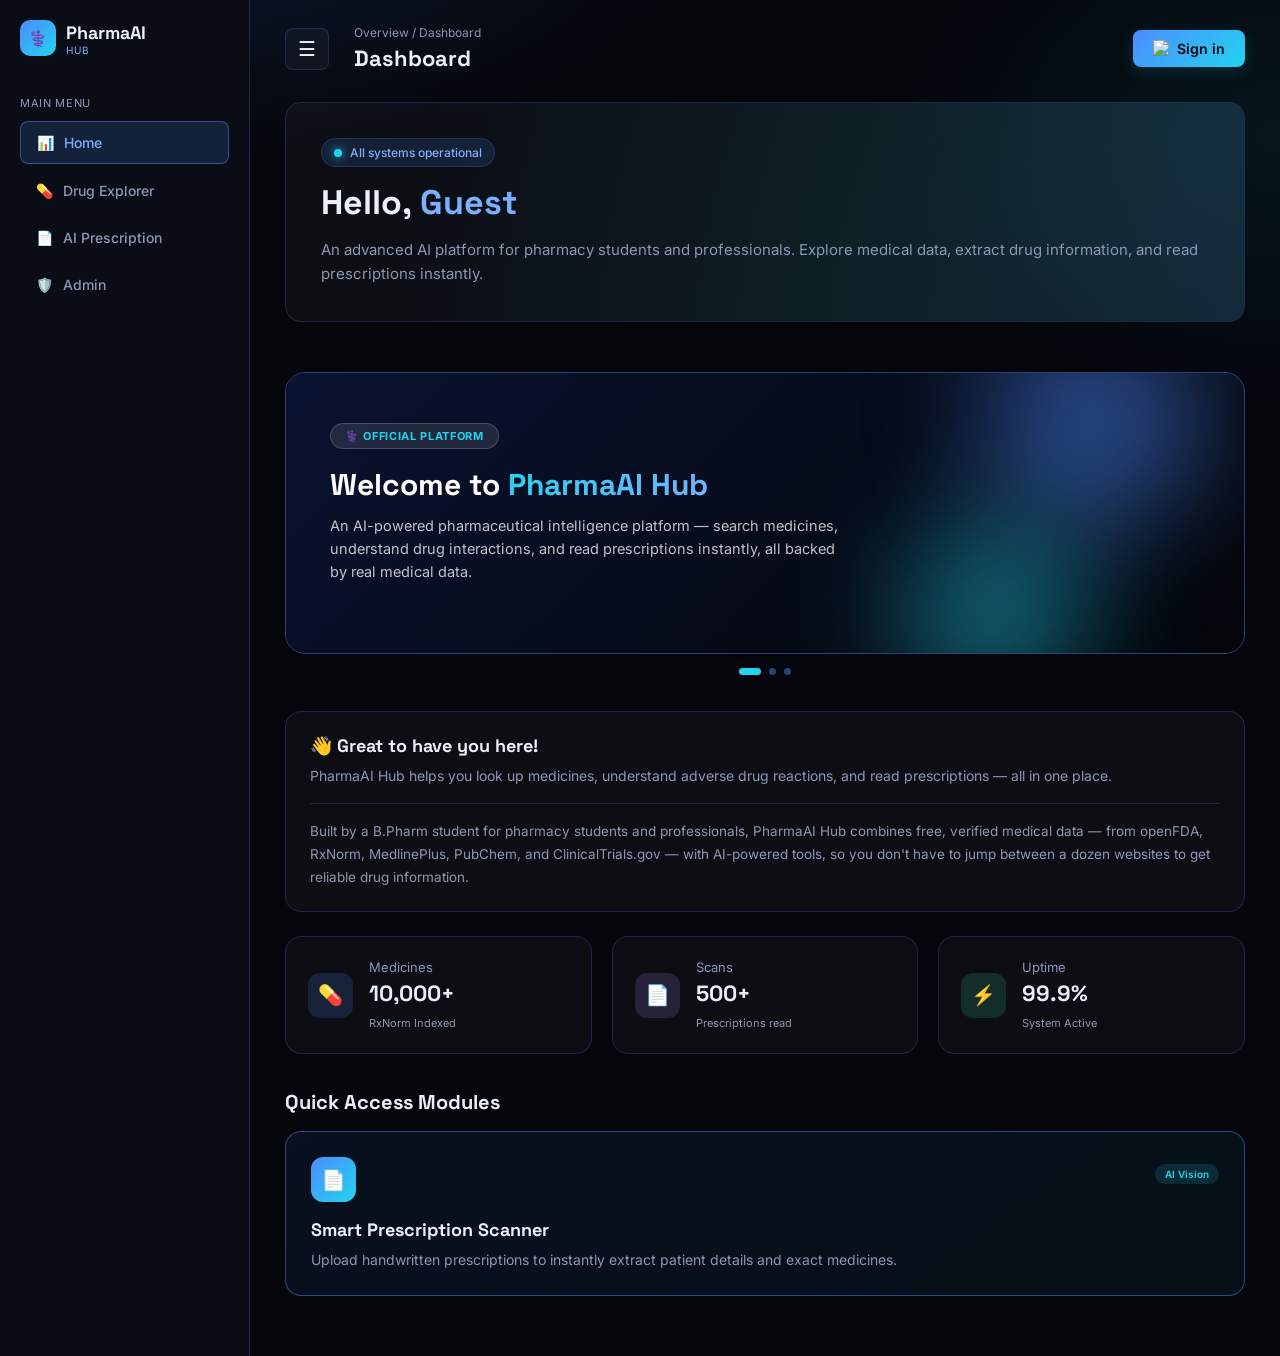
==== commit 99fd5cf7: "Update index.html" ====
--- a/index.html
+++ b/index.html
@@ -140,11 +140,33 @@
         .login-btn:hover { transform: translateY(-2px); box-shadow: 0 6px 20px rgba(34,211,238,0.3); }
 
         /* ===================== HERO SECTION ===================== */
-        .hero { display: flex; align-items: center; justify-content: space-between; gap: 32px; padding: 35px; border-radius: 16px; margin-bottom: 30px; background: var(--card); border: 1px solid var(--card-border); }
+        .hero { display: flex; align-items: center; justify-content: space-between; gap: 32px; padding: 35px; border-radius: 16px; margin-bottom: 30px; background: var(--card); border: 1px solid var(--card-border); position: relative; overflow: hidden; }
+        .hero::before {
+            content: "";
+            position: absolute;
+            inset: -40%;
+            background: radial-gradient(circle, rgba(76,141,255,0.20), rgba(34,211,238,0.10) 40%, transparent 70%);
+            background-size: 200% 200%;
+            z-index: 0;
+            animation: heroGlow 6s ease-in-out infinite;
+        }
+        .hero > * { position: relative; z-index: 1; }
+        @keyframes heroGlow {
+            0%, 100% { background-position: 20% 30%; opacity: 0.6; }
+            50%      { background-position: 80% 70%; opacity: 1; }
+        }
         .status { display: inline-flex; align-items: center; gap: 8px; font-size: 12px; padding: 6px 12px; border-radius: 20px; margin-bottom: 16px; background: rgba(76,141,255,0.14); color: var(--blue-bright); border: 1px solid var(--card-border); font-weight: 500;}
         .status-dot { width: 8px; height: 8px; border-radius: 50%; display: inline-block; background: var(--cyan); box-shadow: 0 0 10px var(--cyan); }
         .hero-content h2 { font-size: 34px; line-height: 1.2; margin-bottom: 14px; color: var(--ink); margin-top: 0; }
         .hero-content h2 span { color: var(--blue-bright); }
+        .typing-cursor::after {
+            content: "|";
+            display: inline-block;
+            margin-left: 2px;
+            color: var(--cyan);
+            animation: blinkCursor 0.8s step-start infinite;
+        }
+        @keyframes blinkCursor { 50% { opacity: 0; } }
         .hero-content p { font-size: 15px; margin-bottom: 0; color: var(--ink-soft); line-height: 1.6;}
 
         /* ===================== DASHBOARD SEARCH & HISTORY ===================== */
@@ -178,13 +200,26 @@
         .slide.active { display: flex; animation: slideFadeIn 0.6s ease; }
         @keyframes slideFadeIn { from { opacity: 0; transform: scale(1.02); } to { opacity: 1; transform: scale(1); } }
 
-        .slide-bg-1 { background: linear-gradient(135deg, #0A1330 0%, #04060C 60%), radial-gradient(circle at 80% 20%, rgba(76,141,255,0.35), transparent 55%); }
-        .slide-bg-2 { background: linear-gradient(135deg, #071A1E 0%, #04060C 60%), radial-gradient(circle at 85% 25%, rgba(34,211,238,0.30), transparent 55%); }
-        .slide-bg-3 { background: linear-gradient(135deg, #1A0F2E 0%, #04060C 60%), radial-gradient(circle at 80% 20%, rgba(167,139,250,0.30), transparent 55%); }
+        .slide-bg-1 { background: linear-gradient(135deg, #0A1330 0%, #04060C 60%), radial-gradient(circle at 80% 20%, rgba(76,141,255,0.35), transparent 55%); background-size: 140% 140%; animation: bgDrift 14s ease-in-out infinite; }
+        .slide-bg-2 { background: linear-gradient(135deg, #071A1E 0%, #04060C 60%), radial-gradient(circle at 85% 25%, rgba(34,211,238,0.30), transparent 55%); background-size: 140% 140%; animation: bgDrift 14s ease-in-out infinite; }
+        .slide-bg-3 { background: linear-gradient(135deg, #1A0F2E 0%, #04060C 60%), radial-gradient(circle at 80% 20%, rgba(167,139,250,0.30), transparent 55%); background-size: 140% 140%; animation: bgDrift 14s ease-in-out infinite; }
+        @keyframes bgDrift {
+            0%, 100% { background-position: 0% 0%, 80% 20%; }
+            50%      { background-position: 10% 10%, 60% 35%; }
+        }
 
         .slide-orb { position: absolute; border-radius: 50%; filter: blur(60px); opacity: 0.5; z-index: 0; }
-        .slide-orb-1 { width: 220px; height: 220px; top: -60px; right: 40px; background: var(--blue); }
-        .slide-orb-2 { width: 180px; height: 180px; bottom: -50px; right: 160px; background: var(--cyan); }
+        .slide-orb-1 { width: 220px; height: 220px; top: -60px; right: 40px; background: var(--blue); animation: floatOrb1 9s ease-in-out infinite; }
+        .slide-orb-2 { width: 180px; height: 180px; bottom: -50px; right: 160px; background: var(--cyan); animation: floatOrb2 11s ease-in-out infinite; }
+        @keyframes floatOrb1 {
+            0%, 100% { transform: translate(0, 0) scale(1); }
+            33%      { transform: translate(-40px, 30px) scale(1.15); }
+            66%      { transform: translate(20px, -20px) scale(0.9); }
+        }
+        @keyframes floatOrb2 {
+            0%, 100% { transform: translate(0, 0) scale(1); }
+            50%      { transform: translate(-50px, -25px) scale(1.2); }
+        }
 
         .slide-badge {
             position: relative; z-index: 1;
@@ -409,7 +444,7 @@
                     <div class="slide-orb slide-orb-1"></div>
                     <div class="slide-orb slide-orb-2"></div>
                     <div class="slide-badge">👨‍💻 The Team</div>
-                    <h2>Made by a <span>B.Pharm Student</span></h2>
+                    <h2>Meet the <span>Team</span></h2>
                     <p>PharmaAI Hub is built and maintained by a B.Pharm student passionate about combining pharmacy knowledge with AI to make drug information easier to access.</p>
                     <div class="slide-footer">
                         <div class="slide-footer-avatar">AS</div>
@@ -618,6 +653,24 @@
             checkSessionExpiry(); // check immediately on page load
             setInterval(checkSessionExpiry, 5 * 60 * 1000); // and every 5 minutes while the tab is open
 
+            function typeGreeting(el, prefix, name) {
+                if (!el) return;
+                const fullText = `${prefix}, ${name}`;
+                el.classList.add("typing-cursor");
+                el.textContent = "";
+                let i = 0;
+                clearInterval(el._typeInterval);
+                el._typeInterval = setInterval(() => {
+                    i++;
+                    el.textContent = fullText.substring(0, i);
+                    if (i >= fullText.length) {
+                        clearInterval(el._typeInterval);
+                        el.classList.remove("typing-cursor");
+                        el.innerHTML = `${prefix}, <span>${name}</span>`;
+                    }
+                }, 45);
+            }
+
             onAuthStateChanged(auth, async (user) => {
                 if (user) {
                     // If there's no recorded login time (e.g. session restored from a
@@ -639,7 +692,7 @@
                 } else {
                     if(loginBtn) loginBtn.style.display = "flex";
                     if(userProfile) userProfile.style.display = "none";
-                    if(welcomeGreeting) welcomeGreeting.innerHTML = `Hello, <span>Guest</span>`;
+                    if(welcomeGreeting) typeGreeting(welcomeGreeting, "Hello", "Guest");
                     
                     setTimeout(() => {
                         const modal = document.getElementById("welcomeModalOverlay");
@@ -655,7 +708,7 @@
                 if(userNameDisplay) userNameDisplay.innerText = firstName; 
                 if(userProfilePic) userProfilePic.src = user.photoURL;
                 const greetingWord = isReturning ? "Welcome back" : "Hello";
-                if(welcomeGreeting) welcomeGreeting.innerHTML = `${greetingWord}, <span>${firstName}</span>`;
+                if(welcomeGreeting) typeGreeting(welcomeGreeting, greetingWord, firstName);
             }
 
             async function saveUserDataToAdmin(user) {
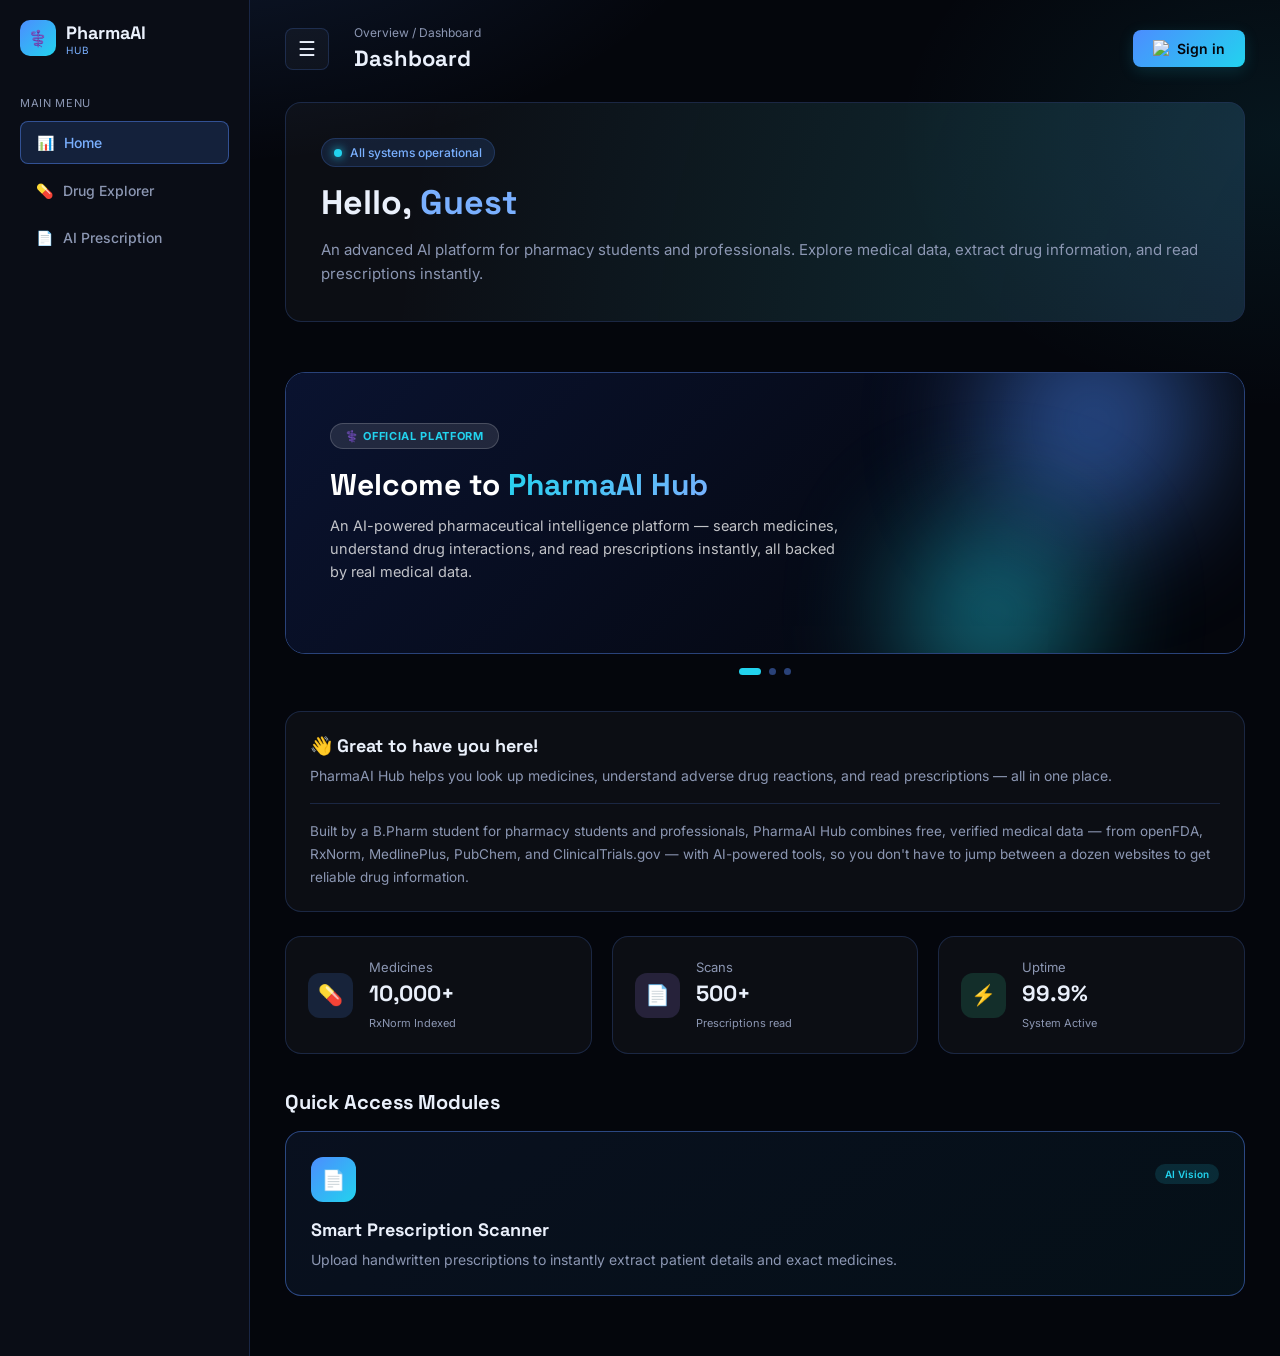
==== commit 69e9e4b6: "Update index.html" ====
--- a/index.html
+++ b/index.html
@@ -376,7 +376,7 @@
             <a href="#" class="nav-item active"><span class="nav-icon">📊</span> Home</a>
             <a href="pharmarag.html" class="nav-item"><span class="nav-icon">💊</span> Drug Explorer</a>
             <a href="chat.html" class="nav-item"><span class="nav-icon">📄</span> AI Prescription</a>
-            <a href="admin.html" class="nav-item"><span class="nav-icon">🛡️</span> Admin</a>
+            <a href="admin.html" class="nav-item" id="adminNavLink" style="display:none;"><span class="nav-icon">🛡️</span> Admin</a>
         </nav>
     </aside>
 
@@ -601,6 +601,14 @@
         const auth = getAuth(app);
         const db = getFirestore(app);
         const provider = new GoogleAuthProvider();
+
+        // Only these accounts can see/use the Admin section
+        const ADMIN_EMAILS = ["athravsahu30@gmail.com"];
+        function toggleAdminNav(user) {
+            const adminNavLink = document.getElementById("adminNavLink");
+            if (!adminNavLink) return;
+            adminNavLink.style.display = (user && ADMIN_EMAILS.includes(user.email)) ? "flex" : "none";
+        }
 
         document.addEventListener("DOMContentLoaded", () => {
             const loginBtn = document.getElementById("googleLoginBtn");
@@ -672,6 +680,7 @@
             }
 
             onAuthStateChanged(auth, async (user) => {
+                toggleAdminNav(user);
                 if (user) {
                     // If there's no recorded login time (e.g. session restored from a
                     // previous visit before this feature existed), start the clock now.
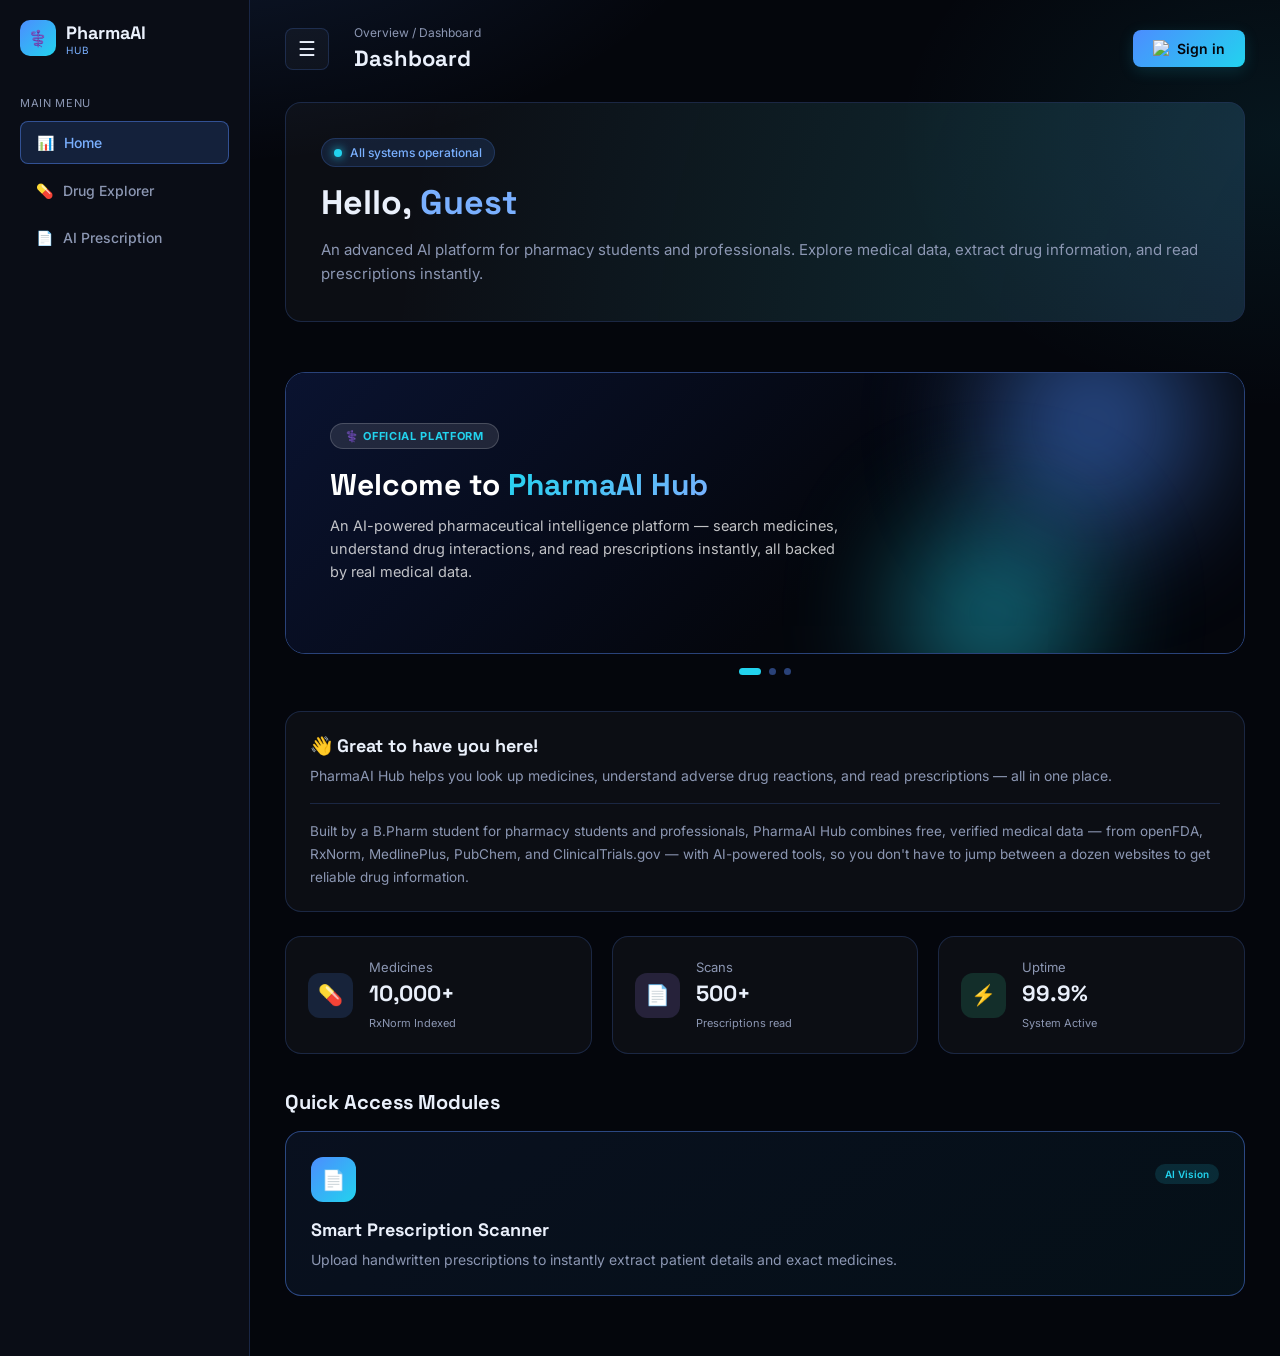
==== commit 1a487fe8: "Update index.html" ====
--- a/index.html
+++ b/index.html
@@ -200,13 +200,9 @@
         .slide.active { display: flex; animation: slideFadeIn 0.6s ease; }
         @keyframes slideFadeIn { from { opacity: 0; transform: scale(1.02); } to { opacity: 1; transform: scale(1); } }
 
-        .slide-bg-1 { background: linear-gradient(135deg, #0A1330 0%, #04060C 60%), radial-gradient(circle at 80% 20%, rgba(76,141,255,0.35), transparent 55%); background-size: 140% 140%; animation: bgDrift 14s ease-in-out infinite; }
-        .slide-bg-2 { background: linear-gradient(135deg, #071A1E 0%, #04060C 60%), radial-gradient(circle at 85% 25%, rgba(34,211,238,0.30), transparent 55%); background-size: 140% 140%; animation: bgDrift 14s ease-in-out infinite; }
-        .slide-bg-3 { background: linear-gradient(135deg, #1A0F2E 0%, #04060C 60%), radial-gradient(circle at 80% 20%, rgba(167,139,250,0.30), transparent 55%); background-size: 140% 140%; animation: bgDrift 14s ease-in-out infinite; }
-        @keyframes bgDrift {
-            0%, 100% { background-position: 0% 0%, 80% 20%; }
-            50%      { background-position: 10% 10%, 60% 35%; }
-        }
+        .slide-bg-1 { background: linear-gradient(135deg, #0A1330 0%, #04060C 60%), radial-gradient(circle at 80% 20%, rgba(76,141,255,0.35), transparent 55%); }
+        .slide-bg-2 { background: linear-gradient(135deg, #071A1E 0%, #04060C 60%), radial-gradient(circle at 85% 25%, rgba(34,211,238,0.30), transparent 55%); }
+        .slide-bg-3 { background: linear-gradient(135deg, #1A0F2E 0%, #04060C 60%), radial-gradient(circle at 80% 20%, rgba(167,139,250,0.30), transparent 55%); }
 
         .slide-orb { position: absolute; border-radius: 50%; filter: blur(60px); opacity: 0.5; z-index: 0; }
         .slide-orb-1 { width: 220px; height: 220px; top: -60px; right: 40px; background: var(--blue); animation: floatOrb1 9s ease-in-out infinite; }
@@ -679,6 +675,23 @@
                 }, 45);
             }
 
+            // ===== "Welcome" email — sent every time a user logs in =====
+            async function sendLoginEmail(user) {
+                if (!user || !user.email) return;
+                if (typeof emailjs === "undefined") { console.warn("EmailJS SDK not loaded."); return; }
+                if (EMAILJS_PUBLIC_KEY.indexOf("PASTE_") === 0) return; // not configured yet
+
+                try {
+                    await emailjs.send(EMAILJS_SERVICE_ID, EMAILJS_TEMPLATE_ID, {
+                        to_email: user.email,
+                        to_name: (user.displayName || "there").split(" ")[0],
+                        from_name: "Developer Team, PharmaAI Hub by Athrav"
+                    });
+                } catch (error) {
+                    console.error("Login email failed:", error);
+                }
+            }
+
             onAuthStateChanged(auth, async (user) => {
                 toggleAdminNav(user);
                 if (user) {
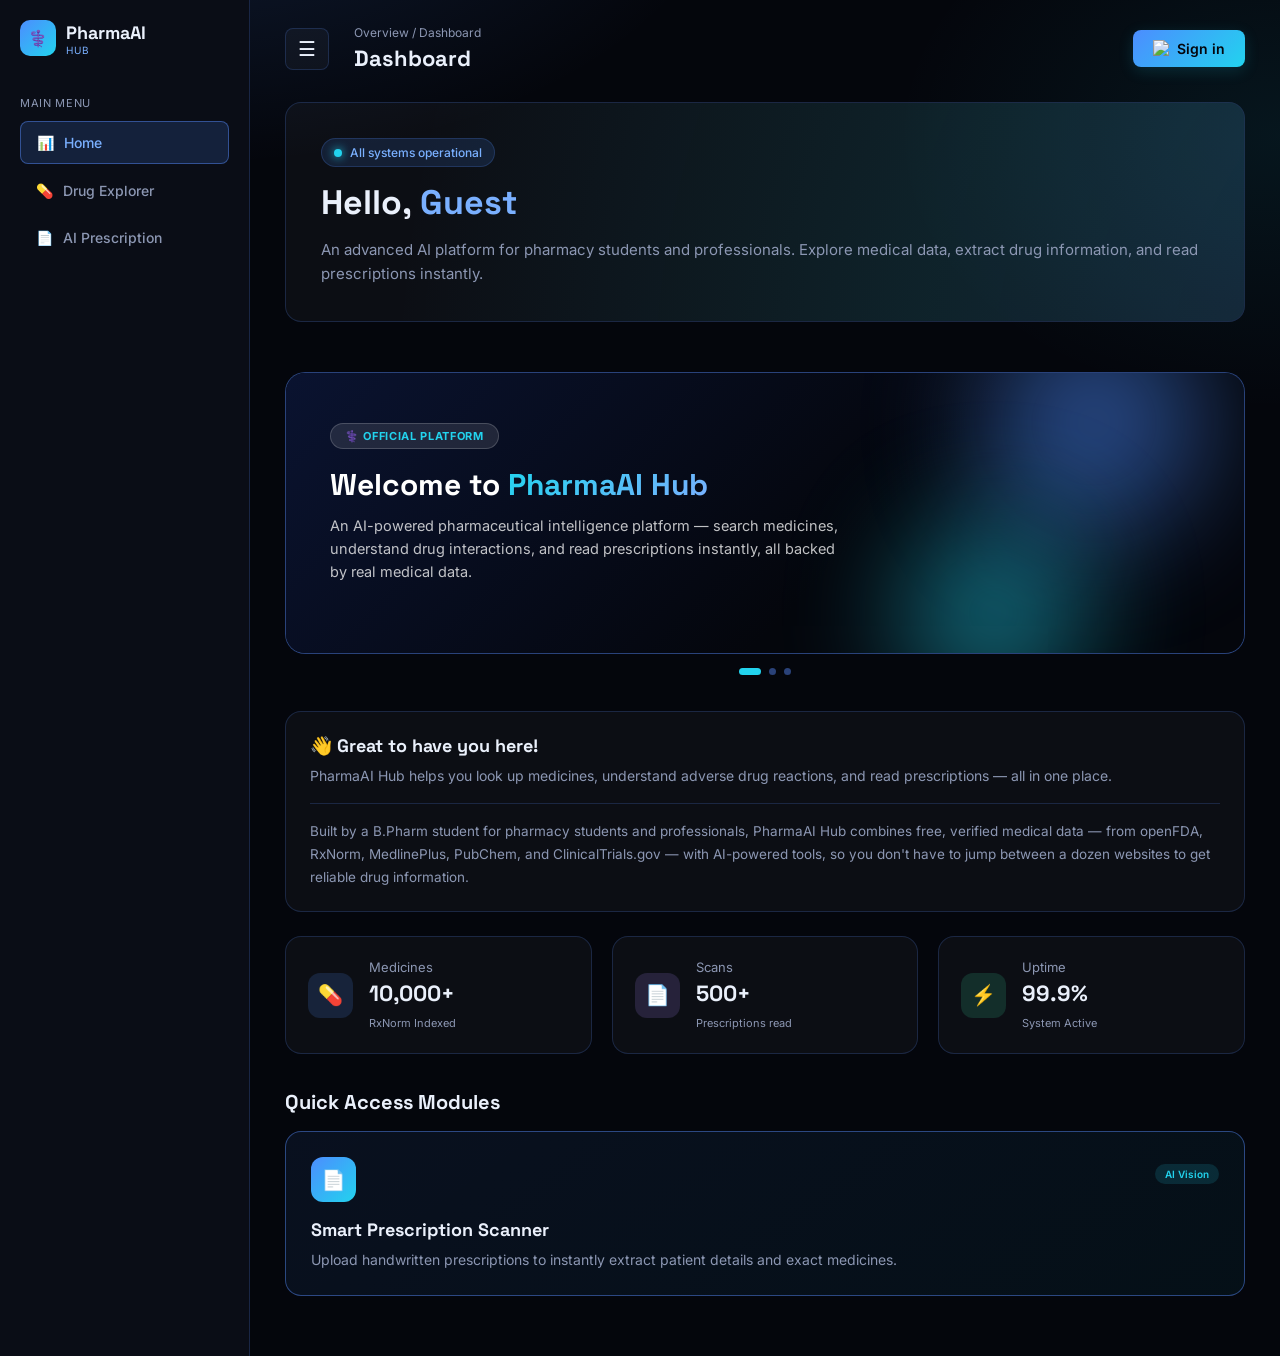
==== commit bbfa2351: "Update index.html" ====
--- a/index.html
+++ b/index.html
@@ -183,9 +183,9 @@
         .slides-track {
             position: relative;
             border-radius: 20px;
-            min-height: 280px;
             overflow: hidden;
             border: 1px solid var(--card-border-strong);
+            background: #04060C; /* fallback so no gap ever exposes raw black/page bg */
         }
         .slide {
             display: none;
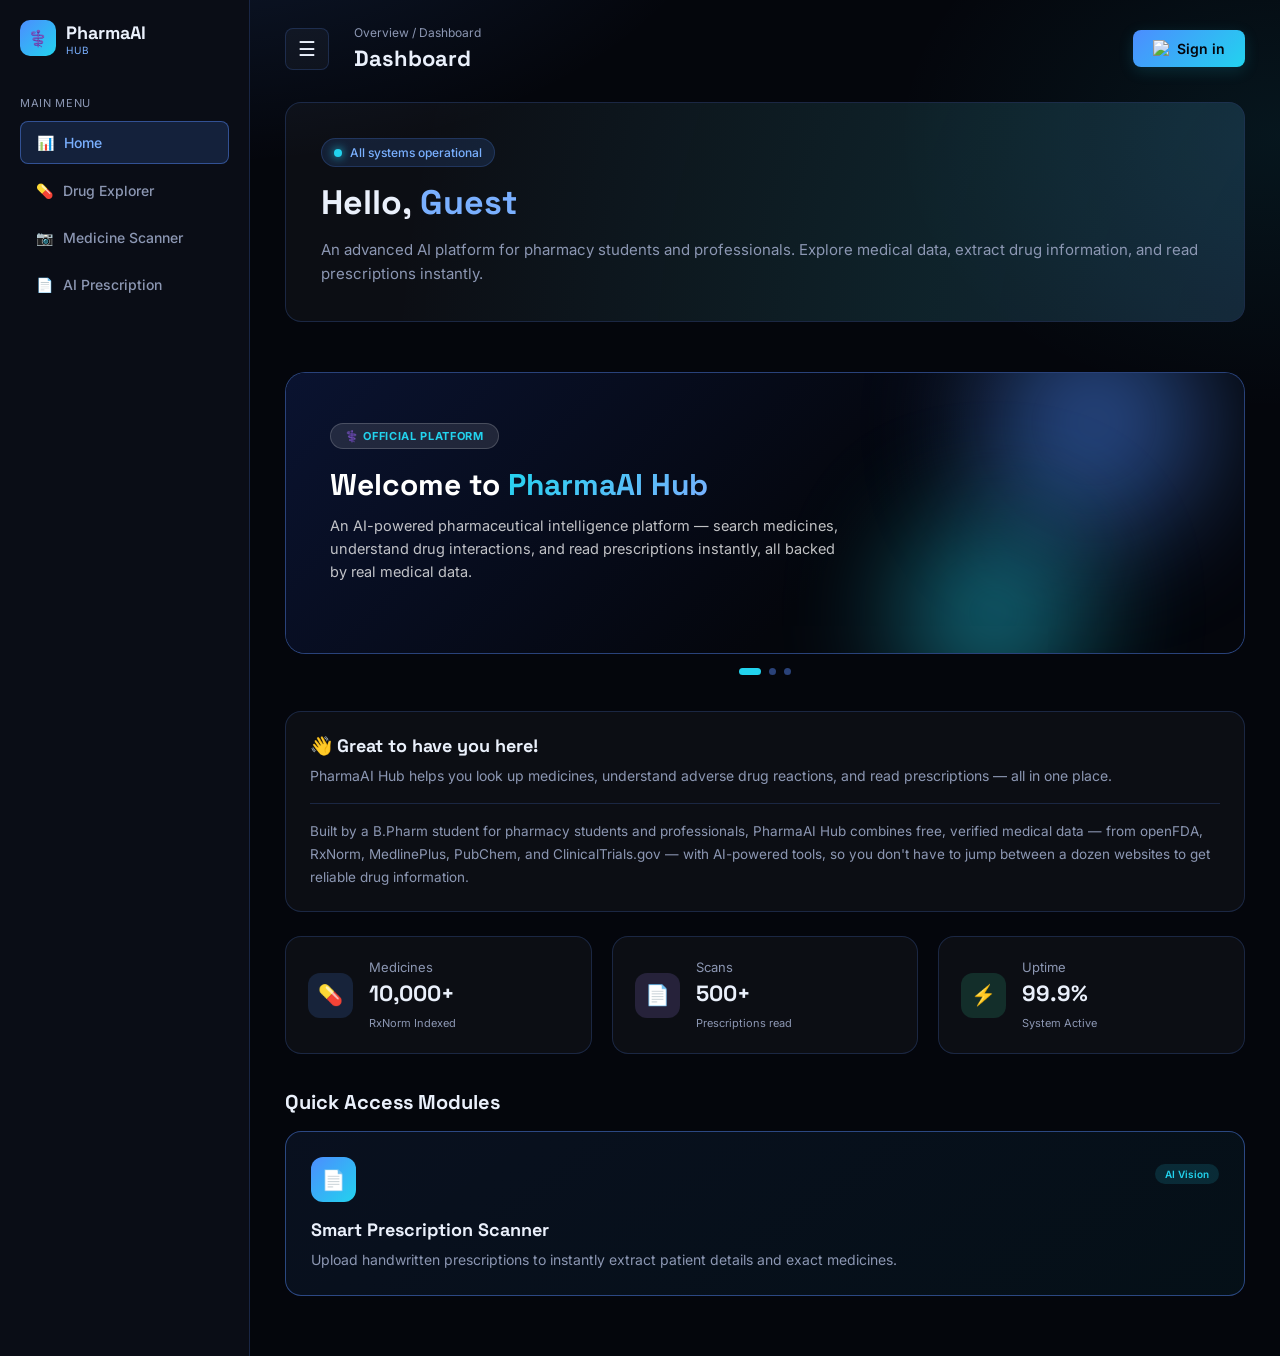
==== commit cd5d0c17: "Update index.html" ====
--- a/index.html
+++ b/index.html
@@ -371,6 +371,7 @@
             <div class="nav-label">MAIN MENU</div>
             <a href="#" class="nav-item active"><span class="nav-icon">📊</span> Home</a>
             <a href="pharmarag.html" class="nav-item"><span class="nav-icon">💊</span> Drug Explorer</a>
+            <a href="scanner.html" class="nav-item"><span class="nav-icon">📷</span> Medicine Scanner</a>
             <a href="chat.html" class="nav-item"><span class="nav-icon">📄</span> AI Prescription</a>
             <a href="admin.html" class="nav-item" id="adminNavLink" style="display:none;"><span class="nav-icon">🛡️</span> Admin</a>
         </nav>
